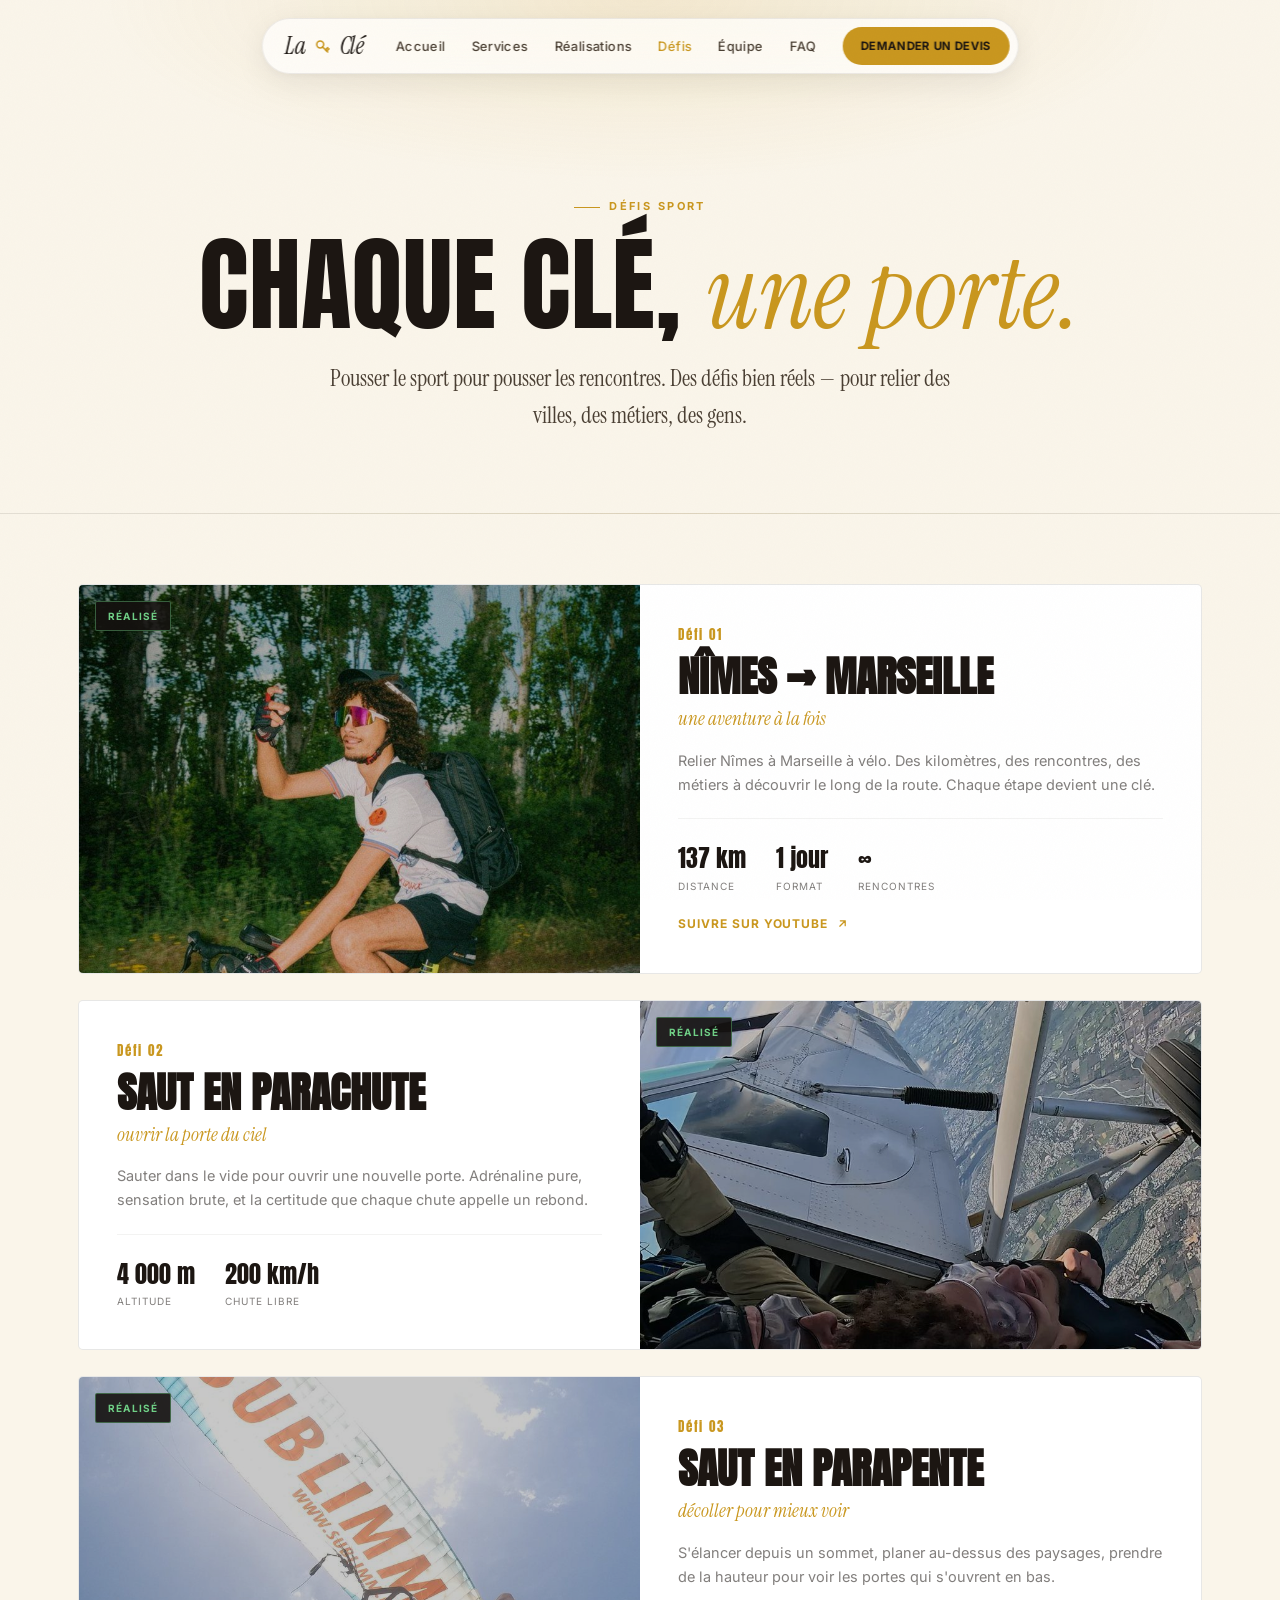
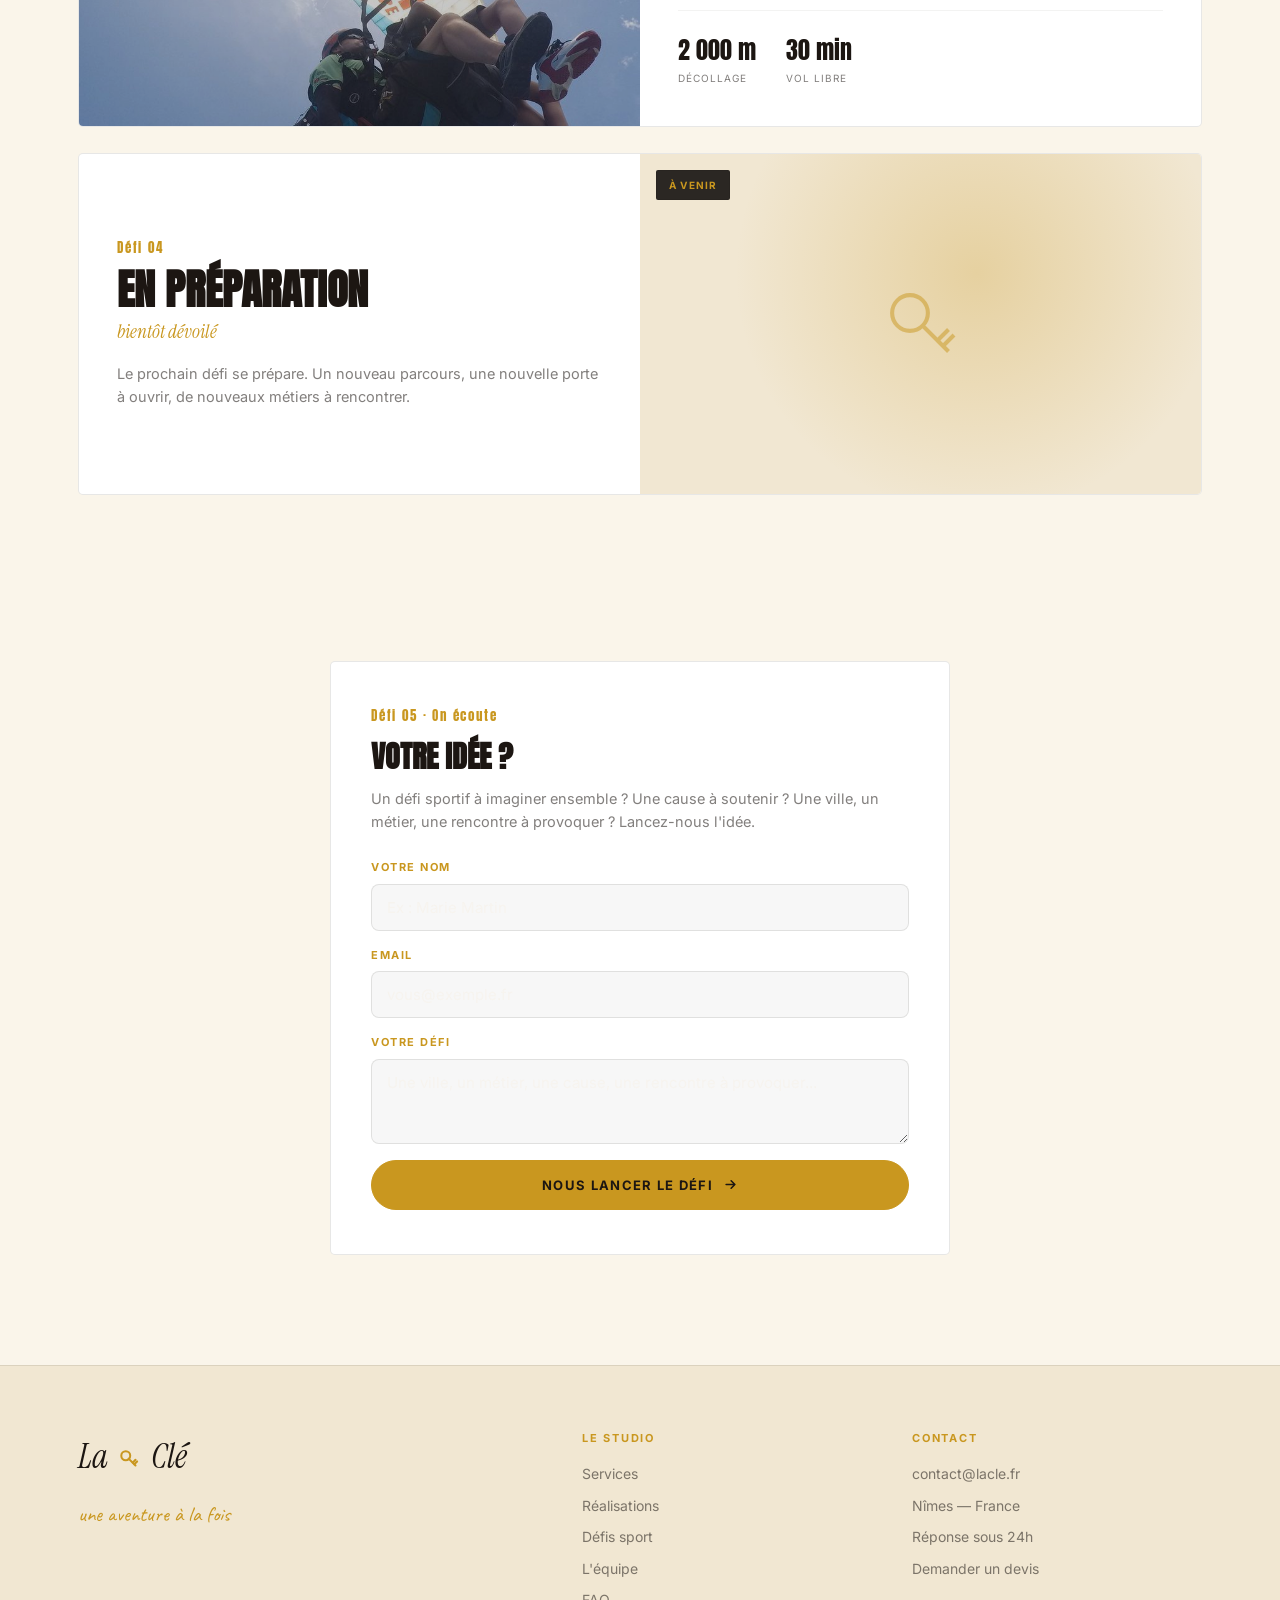
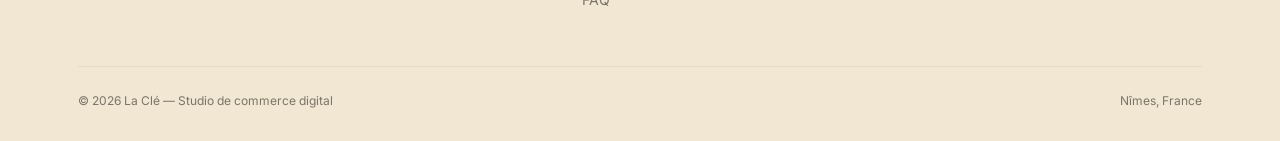
==== lacle-refonte/defis.html @ 6cc79694 "Add files via upload" ====
<!DOCTYPE html>
<html lang="fr">
<head>
<meta charset="UTF-8" />
<meta name="viewport" content="width=device-width, initial-scale=1.0" />
<title>Défis sport — Chaque clé, une porte | La Clé</title>
<meta name="description" content="Les défis sport de La Clé : du vélo Nîmes-Marseille au saut en parachute. Pousser le sport pour pousser les rencontres et créer du contenu." />
<meta name="author" content="La Clé" />
<meta name="theme-color" content="#161210" />
<link rel="canonical" href="https://lacle.fr/defis.html" />
<link rel="icon" type="image/svg+xml" href="assets/favicon.svg" />
<meta property="og:type" content="website" />
<meta property="og:site_name" content="La Clé" />
<meta property="og:locale" content="fr_FR" />
<meta property="og:title" content="Défis sport — Chaque clé, une porte | La Clé" />
<meta property="og:description" content="Pousser le sport pour pousser les rencontres." />
<meta property="og:url" content="https://lacle.fr/defis.html" />
<meta property="og:image" content="https://lacle.fr/assets/og-image.jpg" />
<meta property="og:image:width" content="1200" />
<meta property="og:image:height" content="630" />
<meta name="twitter:card" content="summary_large_image" />
<meta name="twitter:title" content="Défis sport — Chaque clé, une porte | La Clé" />
<meta name="twitter:description" content="Pousser le sport pour pousser les rencontres." />
<meta name="twitter:image" content="https://lacle.fr/assets/og-image.jpg" />
<link rel="preconnect" href="https://fonts.googleapis.com" />
<link rel="preconnect" href="https://fonts.gstatic.com" crossorigin />
<link href="https://fonts.googleapis.com/css2?family=Anton&family=Caveat:wght@500;600;700&family=Inter:wght@300;400;500;600;700&family=Instrument+Serif:ital@0;1&display=swap" rel="stylesheet" />
<link rel="stylesheet" href="assets/style.css" />
<style>
  .sec { padding: 70px 0 110px; }

  .defi {
    display: grid; grid-template-columns: 1fr 1fr;
    gap: 0; align-items: stretch;
    border: 1px solid var(--line);
    border-radius: 5px; overflow: hidden;
    margin-bottom: 26px;
    background: var(--ink-card);
  }
  .defi:nth-child(even) .defi-img { order: 2; }
  .defi-img { position: relative; min-height: 340px; overflow: hidden; }
  .defi-img img {
    position: absolute; inset: 0;
    width: 100%; height: 100%; object-fit: cover;
    filter: brightness(.78) saturate(1.05);
    transition: transform .7s var(--ease);
  }
  .defi:hover .defi-img img { transform: scale(1.05); }
  .defi-img.placeholder {
    background:
      radial-gradient(circle at 60% 35%, rgba(201,151,31,0.28), transparent 60%),
      var(--ink-soft);
    display: flex; align-items: center; justify-content: center;
  }
  .defi-img.placeholder svg { width: 88px; height: 88px; opacity: .5; color: var(--gold); }
  .defi-status {
    position: absolute; top: 16px; left: 16px;
    font-size: 10px; font-weight: 700;
    text-transform: uppercase; letter-spacing: 0.12em;
    padding: 6px 12px; border-radius: 2px;
    background: rgba(22,18,16,0.9);
    border: 1px solid var(--line);
  }
  .defi-status.done { color: #6fcf86; border-color: rgba(111,207,134,0.4); }
  .defi-status.soon { color: var(--gold); }
  .defi-status.open { color: var(--cream); }
  .defi-body { padding: 40px 38px; display: flex; flex-direction: column; justify-content: center; }
  .defi-num {
    font-family: var(--display); font-size: 13px;
    letter-spacing: 0.14em; color: var(--gold);
    margin-bottom: 10px;
  }
  .defi-body h2 {
    font-family: var(--display);
    font-size: clamp(28px, 3.6vw, 42px);
    text-transform: uppercase; line-height: 1;
  }
  .defi-body .sub {
    font-family: var(--serif); font-style: italic;
    font-size: 19px; color: var(--gold);
    margin: 6px 0 14px;
  }
  .defi-body p { font-size: 14.5px; color: var(--text-mute); line-height: 1.65; }
  .defi-stats {
    display: flex; gap: 30px; margin-top: 22px;
    padding-top: 20px; border-top: 1px solid var(--line-soft);
  }
  .defi-stats .st .v {
    font-family: var(--display); font-size: 24px; color: var(--cream);
  }
  .defi-stats .st .l {
    font-size: 10px; text-transform: uppercase;
    letter-spacing: 0.1em; color: var(--text-mute);
  }
  .defi-link {
    display: inline-flex; align-items: center; gap: 8px;
    margin-top: 20px; font-size: 12px; font-weight: 700;
    text-transform: uppercase; letter-spacing: 0.08em;
    color: var(--gold); transition: gap .2s var(--ease);
    align-self: flex-start;
  }
  .defi-link:hover { gap: 14px; }

  /* formulaire défi */
  .defi-form-wrap {
    background: var(--ink-card);
    border: 1px solid var(--line);
    border-radius: 5px; padding: 44px 40px;
    max-width: 620px; margin: 30px auto 0;
  }
  .defi-form-wrap h3 {
    font-family: var(--display); font-size: 30px;
    text-transform: uppercase; margin-bottom: 6px;
  }
  .defi-form-wrap .lead {
    font-size: 14.5px; color: var(--text-mute);
    margin-bottom: 26px;
  }
  .field { display: flex; flex-direction: column; gap: 7px; margin-bottom: 16px; }
  .field label {
    font-size: 11px; font-weight: 700;
    text-transform: uppercase; letter-spacing: 0.14em;
    color: var(--gold);
  }
  .field input, .field textarea {
    background: rgba(28,22,18,0.03);
    border: 1.5px solid var(--line);
    color: var(--cream);
    padding: 13px 15px; border-radius: 8px;
    font-family: var(--sans); font-size: 15px;
    outline: none; transition: border-color .2s, background .2s;
  }
  .field textarea { resize: vertical; }
  .field input:focus, .field textarea:focus {
    border-color: var(--gold);
    background: rgba(255,255,255,0.7);
  }
  .field input::placeholder, .field textarea::placeholder { color: rgba(245,237,224,0.35); }
  .hp { position: absolute; left: -9999px; }

  @media (max-width: 760px) {
    .defi { grid-template-columns: 1fr; }
    .defi:nth-child(even) .defi-img { order: 0; }
    .defi-img { min-height: 240px; }
  }
</style>
</head>
<body>

<nav class="nav">
  <a href="index.html" class="nav-logo">
    La
    <svg viewBox="0 0 64 64" xmlns="http://www.w3.org/2000/svg" aria-hidden="true">
      <g fill="none" stroke="#c9971f" stroke-width="5" stroke-linecap="round">
        <circle cx="24" cy="24" r="11"/><path d="M31 31 L48 48"/>
        <path d="M41 41 L48 34 M45 45 L52 38"/>
      </g>
    </svg>
    Clé
  </a>
  <ul class="nav-links">
    <li><a href="index.html">Accueil</a></li>
    <li><a href="services.html">Services</a></li>
    <li><a href="realisations.html">Réalisations</a></li>
    <li><a href="defis.html" class="active">Défis</a></li>
    <li><a href="equipe.html">Équipe</a></li>
    <li><a href="faq.html">FAQ</a></li>
    <li><a href="index.html#contact" class="nav-cta">Demander un devis</a></li>
  </ul>
  <button class="nav-burger" aria-label="Menu"><span></span><span></span><span></span></button>
</nav>

<section class="page-hero">
  <div class="wrap">
    <span class="eyebrow">Défis sport</span>
    <h1 class="h-display">Chaque clé, <span class="serif-accent">une porte.</span></h1>
    <p>Pousser le sport pour pousser les rencontres. Des défis bien réels —
       pour relier des villes, des métiers, des gens.</p>
  </div>
</section>

<section class="sec">
  <div class="wrap">

    <article class="defi reveal">
      <div class="defi-img">
        <img src="assets/defis-00-e007726ff1.jpg" alt="Défi vélo Nîmes-Marseille" />
        <span class="defi-status done">Réalisé</span>
      </div>
      <div class="defi-body">
        <div class="defi-num">Défi 01</div>
        <h2>Nîmes → Marseille</h2>
        <div class="sub">une aventure à la fois</div>
        <p>Relier Nîmes à Marseille à vélo. Des kilomètres, des rencontres,
           des métiers à découvrir le long de la route. Chaque étape devient
           une clé.</p>
        <div class="defi-stats">
          <div class="st"><div class="v">137 km</div><div class="l">Distance</div></div>
          <div class="st"><div class="v">1 jour</div><div class="l">Format</div></div>
          <div class="st"><div class="v">∞</div><div class="l">Rencontres</div></div>
        </div>
        <a href="https://www.youtube.com/channel/UCWs4CnHRr5wrAAxjyaevR0Q" target="_blank" rel="noopener" class="defi-link">
          Suivre sur YouTube
          <svg viewBox="0 0 24 24" width="13" height="13" fill="none"><path d="M7 17L17 7M17 7H8M17 7v9" stroke="currentColor" stroke-width="2.3" stroke-linecap="round" stroke-linejoin="round"/></svg>
        </a>
      </div>
    </article>

    <article class="defi reveal">
      <div class="defi-img">
        <img src="assets/defis-01-7970843947.jpg" alt="Défi saut en parachute" />
        <span class="defi-status done">Réalisé</span>
      </div>
      <div class="defi-body">
        <div class="defi-num">Défi 02</div>
        <h2>Saut en parachute</h2>
        <div class="sub">ouvrir la porte du ciel</div>
        <p>Sauter dans le vide pour ouvrir une nouvelle porte. Adrénaline pure,
           sensation brute, et la certitude que chaque chute appelle un rebond.</p>
        <div class="defi-stats">
          <div class="st"><div class="v">4 000 m</div><div class="l">Altitude</div></div>
          <div class="st"><div class="v">200 km/h</div><div class="l">Chute libre</div></div>
        </div>
      </div>
    </article>

    <article class="defi reveal">
      <div class="defi-img">
        <img src="assets/defis-02-3879e3d5b0.jpg" alt="Défi saut en parapente" />
        <span class="defi-status done">Réalisé</span>
      </div>
      <div class="defi-body">
        <div class="defi-num">Défi 03</div>
        <h2>Saut en parapente</h2>
        <div class="sub">décoller pour mieux voir</div>
        <p>S'élancer depuis un sommet, planer au-dessus des paysages, prendre
           de la hauteur pour voir les portes qui s'ouvrent en bas.</p>
        <div class="defi-stats">
          <div class="st"><div class="v">2 000 m</div><div class="l">Décollage</div></div>
          <div class="st"><div class="v">30 min</div><div class="l">Vol libre</div></div>
        </div>
      </div>
    </article>

    <article class="defi reveal">
      <div class="defi-img placeholder">
        <span class="defi-status soon">À venir</span>
        <svg viewBox="0 0 64 64" fill="none" stroke="currentColor" stroke-width="3">
          <circle cx="24" cy="24" r="13"/><path d="M33 33 L52 52"/>
          <path d="M44 44 L52 36 M48 48 L56 40"/>
        </svg>
      </div>
      <div class="defi-body">
        <div class="defi-num">Défi 04</div>
        <h2>En préparation</h2>
        <div class="sub">bientôt dévoilé</div>
        <p>Le prochain défi se prépare. Un nouveau parcours, une nouvelle
           porte à ouvrir, de nouveaux métiers à rencontrer.</p>
      </div>
    </article>

  </div>
</section>

<!-- proposer un défi -->
<section class="sec" style="padding-top:0;">
  <div class="wrap">
    <div class="defi-form-wrap reveal">
      <div class="defi-num" style="margin-bottom:6px;">Défi 05 · On écoute</div>
      <h3>Votre idée ?</h3>
      <p class="lead">Un défi sportif à imaginer ensemble ? Une cause à soutenir ?
         Une ville, un métier, une rencontre à provoquer ? Lancez-nous l'idée.</p>
      <form name="defi" method="POST" data-netlify="true" netlify-honeypot="bot-field" action="/merci.html">
        <input type="hidden" name="form-name" value="defi" />
        <p class="hp"><label>Ne pas remplir : <input name="bot-field" /></label></p>
        <div class="field">
          <label for="dn">Votre nom</label>
          <input type="text" id="dn" name="nom" placeholder="Ex : Marie Martin" required />
        </div>
        <div class="field">
          <label for="de">Email</label>
          <input type="email" id="de" name="email" placeholder="vous@exemple.fr" required />
        </div>
        <div class="field">
          <label for="dd">Votre défi</label>
          <textarea id="dd" name="defi" rows="3" placeholder="Une ville, un métier, une cause, une rencontre à provoquer..." required></textarea>
        </div>
        <button type="submit" class="btn btn-primary btn-block">
          Nous lancer le défi
          <svg viewBox="0 0 24 24" fill="none"><path d="M5 12h14M13 6l6 6-6 6" stroke="currentColor" stroke-width="2.5" stroke-linecap="round" stroke-linejoin="round"/></svg>
        </button>
      </form>
    </div>
  </div>
</section>

<footer class="footer">
  <div class="wrap">
    <div class="footer-grid">
      <div>
        <div class="footer-logo">
          La
          <svg viewBox="0 0 64 64" xmlns="http://www.w3.org/2000/svg" aria-hidden="true">
            <g fill="none" stroke="#c9971f" stroke-width="5" stroke-linecap="round">
              <circle cx="24" cy="24" r="11"/><path d="M31 31 L48 48"/>
              <path d="M41 41 L48 34 M45 45 L52 38"/>
            </g>
          </svg>
          Clé
        </div>
        <p class="footer-tag">une aventure à la fois</p>
      </div>
      <div class="footer-col">
        <h4>Le studio</h4>
        <a href="services.html">Services</a>
        <a href="realisations.html">Réalisations</a>
        <a href="defis.html">Défis sport</a>
        <a href="equipe.html">L'équipe</a>
        <a href="faq.html">FAQ</a>
      </div>
      <div class="footer-col">
        <h4>Contact</h4>
        <a href="mailto:contact@lacle.fr">contact@lacle.fr</a>
        <p>Nîmes — France</p>
        <p>Réponse sous 24h</p>
        <a href="index.html#contact">Demander un devis</a>
      </div>
    </div>
    <div class="footer-bottom">
      <span>© 2026 La Clé — Studio de commerce digital</span>
      <span>Nîmes, France</span>
    </div>
  </div>
</footer>

<script src="assets/main.js"></script>
</body>
</html>
---- lacle-refonte/assets/style.css ----
/* ============================================================
   LA CLÉ — Système de design partagé
   ============================================================ */

:root {
  /* Light theme — fond clair + accents dorés */
  --ink:        #faf5ea;   /* fond principal (crème blanc cassé) */
  --ink-soft:   #f1e7d2;   /* surface secondaire (crème un peu plus marqué) */
  --ink-card:   #ffffff;   /* cards / surfaces blanches */
  --cream:      #1c1612;   /* texte principal (sombre) */
  --cream-soft: #4a3f33;   /* texte secondaire */
  --gold:       #c9971f;
  --gold-lite:  #e3b95a;
  --gold-bright:#e8b53d;
  --gold-deep:  #a17914;   /* doré plus foncé, contraste meilleur sur clair */
  --line:       rgba(28,22,18,0.10);
  --line-soft:  rgba(28,22,18,0.05);
  --text-mute:  rgba(28,22,18,0.55);

  /* Couleurs fixes (ne basculent pas avec le thème) */
  --on-gold:    #1c1612;   /* texte sur fond doré (toujours sombre) */
  --on-dark:    #f5ede0;   /* texte sur sections sombres (hero / overlays) */

  --display: 'Anton', 'Impact', sans-serif;
  --serif:   'Instrument Serif', Georgia, serif;
  --sans:    'Inter', system-ui, -apple-system, sans-serif;
  --hand:    'Caveat', cursive;

  --maxw: 1180px;
  --ease: cubic-bezier(0.22, 1, 0.36, 1);
}

/* Îlot sombre — rebascule les variables sur le thème sombre original */
.theme-dark {
  --ink:        #161210;
  --ink-soft:   #1f1812;
  --ink-card:   #211a14;
  --cream:      #f5ede0;
  --cream-soft: #d9cdb8;
  --line:       rgba(201,151,31,0.22);
  --line-soft:  rgba(245,237,224,0.10);
  --text-mute:  rgba(245,237,224,0.58);
  background: var(--ink);
  color: var(--cream);
}

* { margin: 0; padding: 0; box-sizing: border-box; }
html { scroll-behavior: smooth; -webkit-text-size-adjust: 100%; }

body {
  font-family: var(--sans);
  background: var(--ink);
  color: var(--cream);
  line-height: 1.6;
  overflow-x: hidden;
  -webkit-font-smoothing: antialiased;
}

img, video { max-width: 100%; display: block; }
a { color: inherit; text-decoration: none; }

::selection { background: var(--gold); color: var(--ink); }

/* grain overlay — plus subtil sur fond clair */
body::before {
  content: "";
  position: fixed; inset: 0;
  pointer-events: none; z-index: 9999;
  opacity: 0.025;
  mix-blend-mode: multiply;
  background-image: url("data:image/svg+xml,%3Csvg xmlns='http://www.w3.org/2000/svg' width='120' height='120'%3E%3Cfilter id='n'%3E%3CfeTurbulence type='fractalNoise' baseFrequency='0.85' numOctaves='3'/%3E%3C/filter%3E%3Crect width='100%25' height='100%25' filter='url(%23n)'/%3E%3C/svg%3E");
}

/* ---------- layout ---------- */
.wrap { width: 100%; max-width: var(--maxw); margin: 0 auto; padding: 0 28px; }
section { position: relative; }

/* ---------- eyebrow / labels ---------- */
.eyebrow {
  display: inline-flex; align-items: center; gap: 9px;
  font-size: 11px; font-weight: 700;
  text-transform: uppercase; letter-spacing: 0.22em;
  color: var(--gold);
}
.eyebrow::before {
  content: ""; width: 26px; height: 1.5px;
  background: var(--gold); display: inline-block;
}

/* ---------- headings ---------- */
.h-display {
  font-family: var(--display);
  font-weight: 400;
  text-transform: uppercase;
  line-height: 0.94;
  letter-spacing: 0.005em;
}
.serif-accent {
  font-family: var(--serif);
  font-style: italic;
  text-transform: none;
  color: var(--gold);
  font-weight: 400;
  letter-spacing: 0;
}

/* ============================================================
   NAVBAR
   ============================================================ */
.nav {
  position: fixed; top: 18px; left: 50%;
  transform: translateX(-50%);
  z-index: 1000;
  display: flex; align-items: center;
  gap: 32px;
  padding: 8px 8px 8px 22px;
  background: rgba(255,255,255,0.72);
  backdrop-filter: blur(18px) saturate(1.4);
  -webkit-backdrop-filter: blur(18px) saturate(1.4);
  border: 1px solid rgba(28,22,18,0.08);
  border-radius: 999px;
  box-shadow: 0 8px 32px rgba(28,22,18,0.08), 0 2px 8px rgba(28,22,18,0.04);
  width: max-content;
  max-width: calc(100% - 36px);
  transition: top .35s var(--ease), padding .35s var(--ease),
              background .35s var(--ease), border-color .35s var(--ease),
              box-shadow .35s var(--ease);
}
.nav.scrolled {
  top: 12px;
  background: rgba(255,255,255,0.94);
  border-color: rgba(28,22,18,0.12);
  box-shadow: 0 12px 38px rgba(28,22,18,0.12), 0 2px 8px rgba(28,22,18,0.05);
}
.nav-logo {
  display: flex; align-items: baseline; gap: 7px;
  font-family: var(--serif);
  font-style: italic;
  font-size: 24px;
  font-weight: 400;
  letter-spacing: -0.01em;
  color: var(--cream);
}
.nav-logo svg { width: 20px; height: 20px; transform: translateY(3px); }
.nav-links {
  display: flex; align-items: center; gap: 26px;
  list-style: none;
}
.nav-links a {
  font-size: 13px; font-weight: 500;
  letter-spacing: 0.03em;
  color: var(--cream-soft);
  transition: color .2s;
  position: relative;
}
.nav-links a:hover { color: var(--gold); }
.nav-links a.active { color: var(--gold); }
.nav-links a.active::after { display: none; }
.nav-cta {
  display: inline-flex; align-items: center; gap: 7px;
  background: var(--gold); color: var(--on-gold) !important;
  padding: 10px 18px; border-radius: 999px;
  font-size: 11.5px !important; font-weight: 700 !important;
  text-transform: uppercase; letter-spacing: 0.1em;
  transition: transform .2s var(--ease), box-shadow .2s, background .2s;
}
.nav-cta:hover {
  transform: translateY(-2px);
  background: var(--gold-bright);
  box-shadow: 0 10px 24px rgba(201,151,31,0.42);
  color: var(--on-gold) !important;
}
.nav-burger {
  display: none; background: none; border: none;
  cursor: pointer; padding: 6px;
  flex-direction: column; gap: 5px;
}
.nav-burger span {
  width: 24px; height: 2px; background: var(--cream);
  display: block; transition: .3s;
}

/* ============================================================
   BUTTONS
   ============================================================ */
.btn {
  display: inline-flex; align-items: center; gap: 10px;
  font-family: var(--sans);
  font-size: 13px; font-weight: 700;
  text-transform: uppercase; letter-spacing: 0.1em;
  padding: 16px 30px;
  border-radius: 999px; cursor: pointer;
  border: 1.5px solid transparent;
  transition: transform .22s var(--ease), box-shadow .22s, background .22s, color .22s, border-color .22s;
}
.btn svg { width: 15px; height: 15px; }
.btn-primary {
  background: var(--gold); color: var(--on-gold);
  border-color: var(--gold);
}
.btn-primary:hover {
  background: var(--gold-bright);
  transform: translateY(-3px);
  box-shadow: 0 14px 30px rgba(201,151,31,0.42);
}
.btn-ghost {
  background: transparent; color: var(--cream);
  border-color: var(--line);
}
.btn-ghost:hover {
  border-color: var(--gold); color: var(--gold);
  transform: translateY(-3px);
}
.btn-block { width: 100%; justify-content: center; }

/* ============================================================
   REVEAL ANIMATION
   ============================================================ */
.reveal {
  opacity: 0; transform: translateY(34px);
  transition: opacity .9s var(--ease), transform .9s var(--ease);
}
.reveal.in { opacity: 1; transform: none; }
.reveal[data-d="1"] { transition-delay: .08s; }
.reveal[data-d="2"] { transition-delay: .16s; }
.reveal[data-d="3"] { transition-delay: .24s; }
.reveal[data-d="4"] { transition-delay: .32s; }
.reveal[data-d="5"] { transition-delay: .40s; }

@media (prefers-reduced-motion: reduce) {
  .reveal { opacity: 1; transform: none; transition: none; }
  html { scroll-behavior: auto; }
}

/* ============================================================
   PAGE HERO (sous-pages)
   ============================================================ */
.page-hero {
  padding: 190px 0 80px;
  text-align: center;
  position: relative;
  border-bottom: 1px solid var(--line);
  background:
    radial-gradient(ellipse 60% 50% at 50% 0%, rgba(201,151,31,0.13), transparent 70%);
}
.page-hero h1 {
  font-size: clamp(48px, 9vw, 104px);
  margin: 20px 0 18px;
}
.page-hero p {
  font-family: var(--serif);
  font-size: clamp(18px, 2.4vw, 23px);
  color: var(--cream-soft);
  max-width: 620px; margin: 0 auto;
}

/* ============================================================
   CTA BANNER (réutilisé sur toutes les pages)
   ============================================================ */
.cta-banner {
  padding: 110px 0;
  text-align: center;
  background:
    linear-gradient(180deg, var(--ink) 0%, var(--ink-soft) 100%);
  border-top: 1px solid var(--line);
  position: relative; overflow: hidden;
}
.cta-banner::before {
  content: "";
  position: absolute; left: 50%; top: 50%;
  width: 680px; height: 680px;
  transform: translate(-50%,-50%);
  background: radial-gradient(circle, rgba(201,151,31,0.12), transparent 65%);
  pointer-events: none;
}
.cta-banner .inner { position: relative; }
.cta-banner h2 {
  font-size: clamp(40px, 6.5vw, 78px);
  margin-bottom: 22px;
}
.cta-banner p {
  font-family: var(--serif);
  font-size: clamp(17px, 2.2vw, 22px);
  color: var(--cream-soft);
  max-width: 560px; margin: 0 auto 38px;
}

/* ============================================================
   FOOTER
   ============================================================ */
.footer {
  background: var(--ink-soft);
  border-top: 1px solid var(--line);
  padding: 64px 0 30px;
}
.footer-grid {
  display: grid;
  grid-template-columns: 1.6fr 1fr 1fr;
  gap: 40px;
  padding-bottom: 46px;
  border-bottom: 1px solid var(--line-soft);
}
.footer-logo {
  display: flex; align-items: baseline; gap: 9px;
  font-family: var(--serif); font-style: italic;
  font-size: 34px; font-weight: 400;
  letter-spacing: -0.01em; margin-bottom: 14px;
  color: var(--cream);
}
.footer-logo svg { width: 26px; height: 26px; transform: translateY(4px); }
.footer-tag {
  font-family: var(--hand);
  font-size: 21px; color: var(--gold);
}
.footer-col h4 {
  font-size: 11px; font-weight: 700;
  text-transform: uppercase; letter-spacing: 0.16em;
  color: var(--gold); margin-bottom: 16px;
}
.footer-col a, .footer-col p {
  display: block;
  font-size: 14px; color: var(--text-mute);
  margin-bottom: 9px; transition: color .2s;
}
.footer-col a:hover { color: var(--gold); }
.footer-bottom {
  display: flex; justify-content: space-between;
  flex-wrap: wrap; gap: 12px;
  padding-top: 24px;
  font-size: 12px; color: var(--text-mute);
}

/* ============================================================
   RESPONSIVE
   ============================================================ */
@media (max-width: 860px) {
  .nav {
    gap: 14px;
    padding: 8px 16px 8px 20px;
  }
  .nav-links {
    position: fixed; inset: 0 0 0 auto;
    width: min(78vw, 320px);
    background: var(--ink-soft);
    border-left: 1px solid var(--line);
    flex-direction: column; align-items: flex-start;
    justify-content: center; gap: 26px;
    padding: 0 38px;
    transform: translateX(100%);
    transition: transform .4s var(--ease);
    border-radius: 0;
  }
  .nav-links.open { transform: translateX(0); }
  .nav-links a { font-size: 17px; }
  .nav-burger { display: flex; }
  .footer-grid { grid-template-columns: 1fr; gap: 30px; }
}
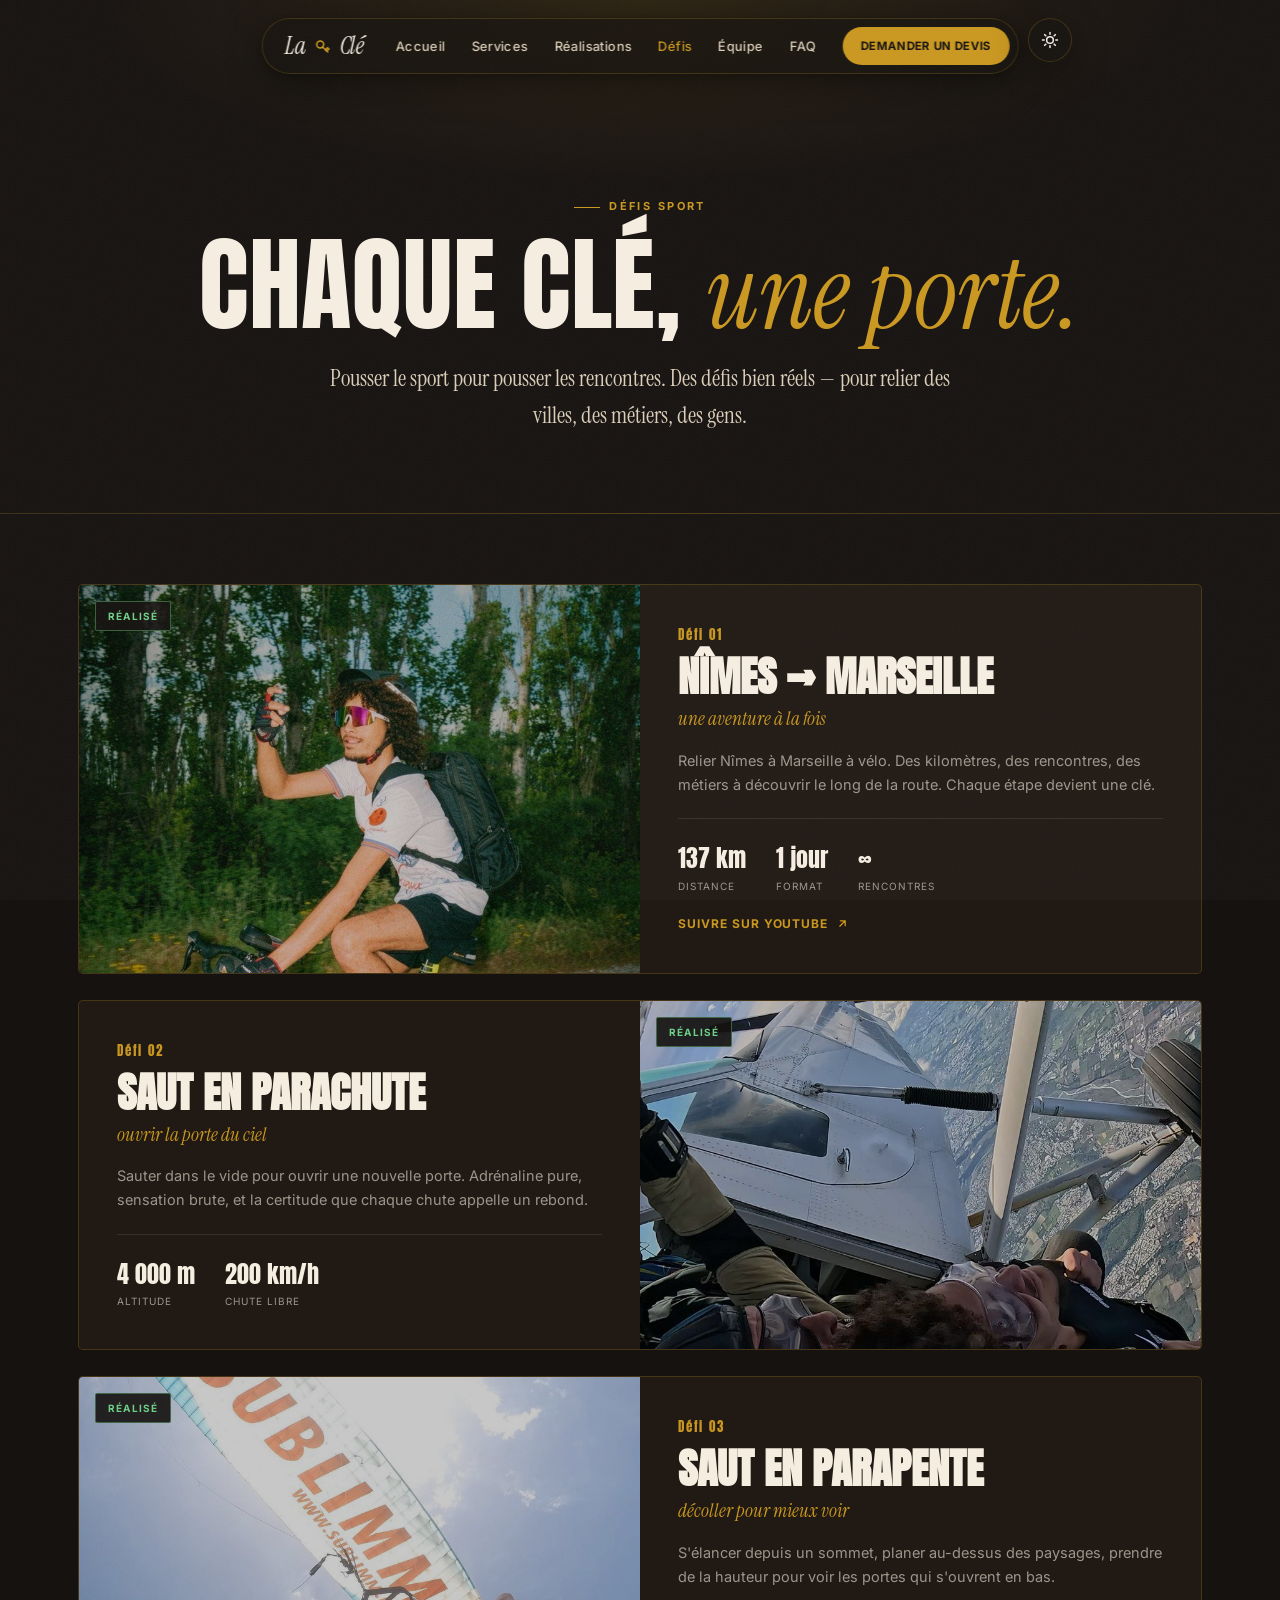
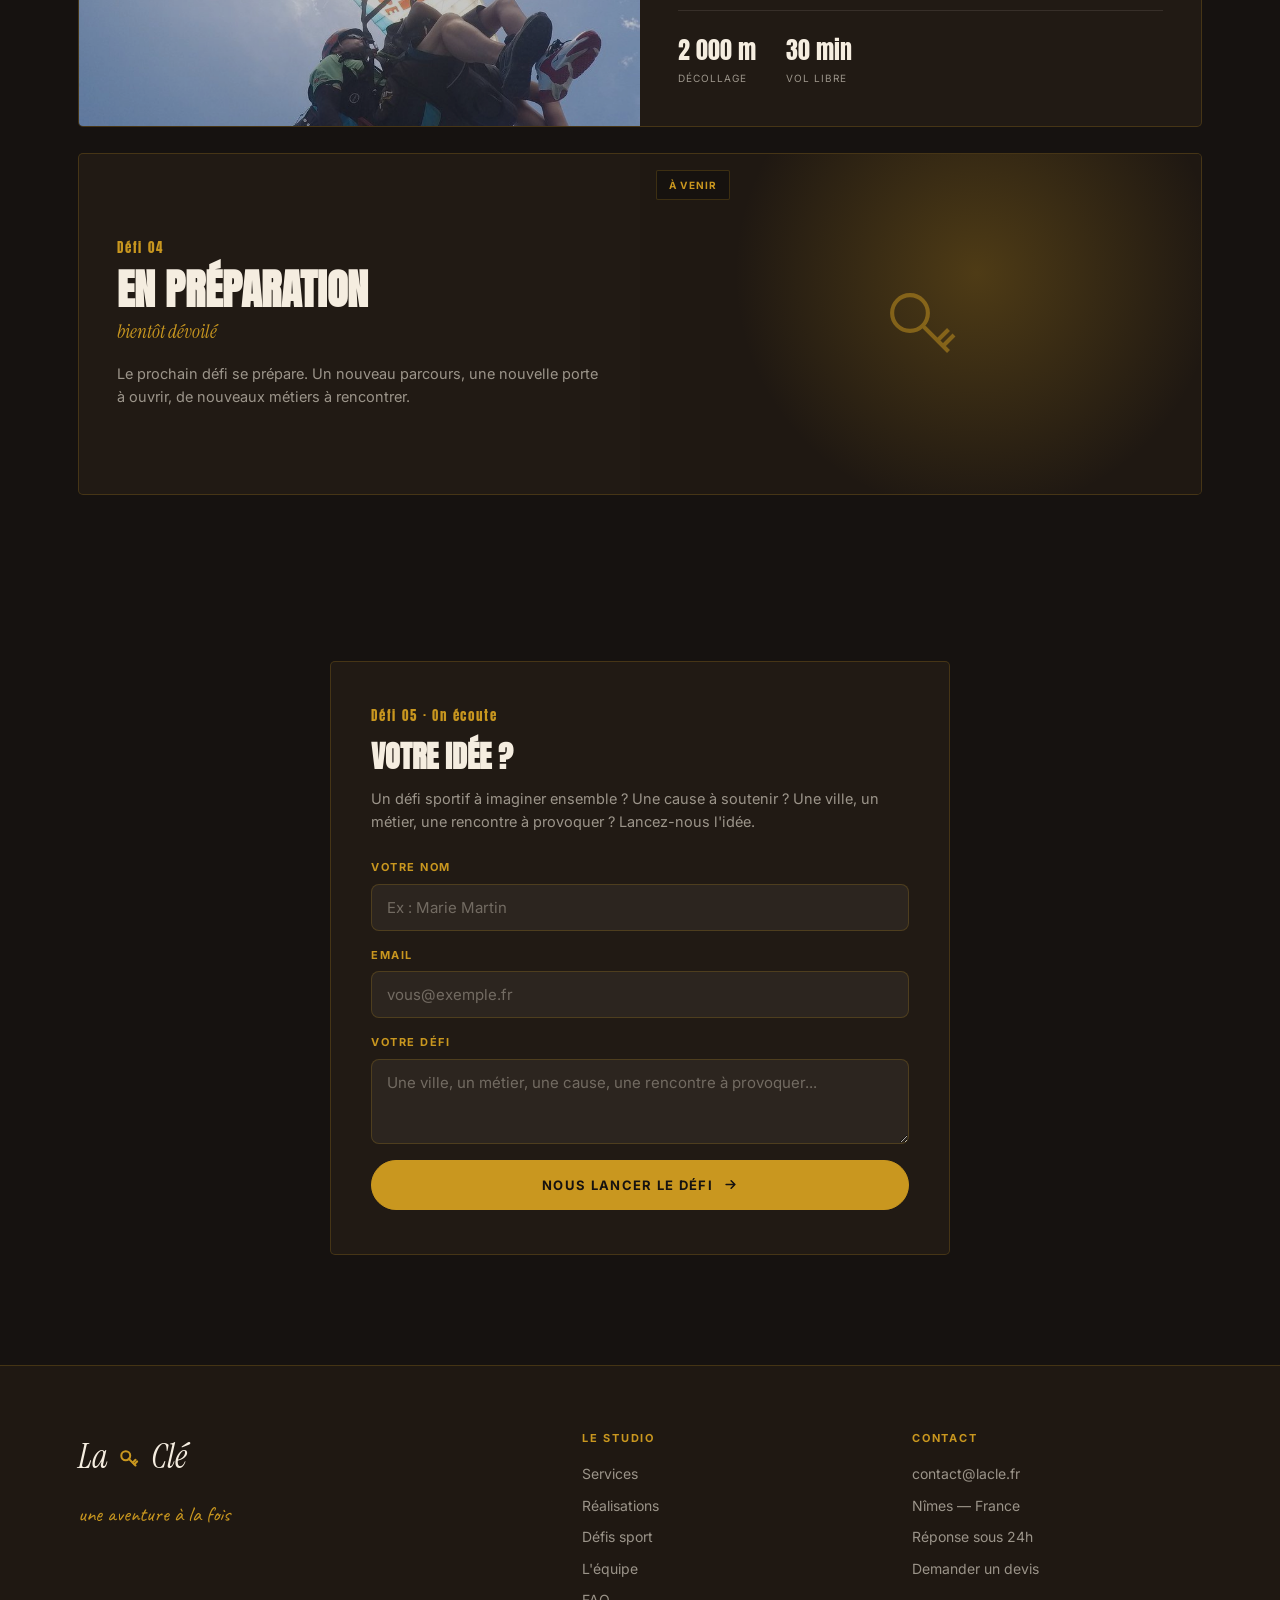
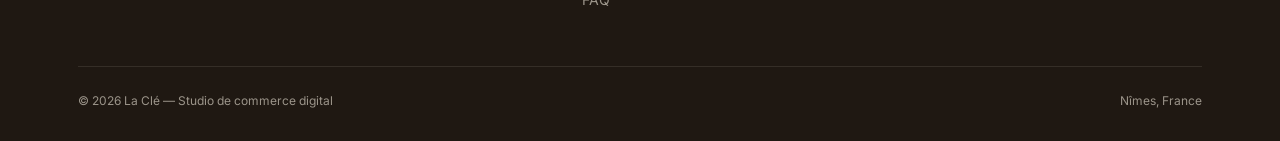
==== commit fdf8a4e5: "Add files via upload" ====
--- a/lacle-refonte/defis.html
+++ b/lacle-refonte/defis.html
@@ -22,6 +22,9 @@
 <meta name="twitter:title" content="Défis sport — Chaque clé, une porte | La Clé" />
 <meta name="twitter:description" content="Pousser le sport pour pousser les rencontres." />
 <meta name="twitter:image" content="https://lacle.fr/assets/og-image.jpg" />
+<script>
+(function(){var t;try{t=localStorage.getItem('lacle-theme');}catch(e){}if(!t){var d=new Date(),h=d.getHours()+d.getMinutes()/60,m=d.getMonth();var r=[8,7,7,7,6,6,6,7,7,8,7,8][m],s=[17,18,19,20,21,21,21,21,20,19,17,17][m];t=(h>=r&&h<s)?'day':'night';}if(t==='night')document.documentElement.classList.add('theme-night');})();
+</script>
 <link rel="preconnect" href="https://fonts.googleapis.com" />
 <link rel="preconnect" href="https://fonts.gstatic.com" crossorigin />
 <link href="https://fonts.googleapis.com/css2?family=Anton&family=Caveat:wght@500;600;700&family=Inter:wght@300;400;500;600;700&family=Instrument+Serif:ital@0;1&display=swap" rel="stylesheet" />
@@ -123,7 +126,7 @@
     color: var(--gold);
   }
   .field input, .field textarea {
-    background: rgba(28,22,18,0.03);
+    background: var(--input-bg);
     border: 1.5px solid var(--line);
     color: var(--cream);
     padding: 13px 15px; border-radius: 8px;
@@ -133,9 +136,9 @@
   .field textarea { resize: vertical; }
   .field input:focus, .field textarea:focus {
     border-color: var(--gold);
-    background: rgba(255,255,255,0.7);
-  }
-  .field input::placeholder, .field textarea::placeholder { color: rgba(245,237,224,0.35); }
+    background: var(--input-bg-focus);
+  }
+  .field input::placeholder, .field textarea::placeholder { color: var(--input-placeholder); }
   .hp { position: absolute; left: -9999px; }
 
   @media (max-width: 760px) {
@@ -169,6 +172,15 @@
   </ul>
   <button class="nav-burger" aria-label="Menu"><span></span><span></span><span></span></button>
 </nav>
+<button class="theme-toggle" type="button" aria-label="Basculer mode jour / nuit">
+  <svg class="icon-moon" viewBox="0 0 24 24" fill="none" aria-hidden="true">
+    <path d="M21 12.79A9 9 0 1111.21 3a7 7 0 009.79 9.79z" stroke="currentColor" stroke-width="1.8" stroke-linecap="round" stroke-linejoin="round"/>
+  </svg>
+  <svg class="icon-sun" viewBox="0 0 24 24" fill="none" aria-hidden="true">
+    <circle cx="12" cy="12" r="4" stroke="currentColor" stroke-width="1.8"/>
+    <path d="M12 3v2M12 19v2M3 12h2M19 12h2M5.6 5.6l1.4 1.4M17 17l1.4 1.4M5.6 18.4L7 17M17 7l1.4-1.4" stroke="currentColor" stroke-width="1.8" stroke-linecap="round"/>
+  </svg>
+</button>
 
 <section class="page-hero">
   <div class="wrap">
--- a/lacle-refonte/assets/style.css
+++ b/lacle-refonte/assets/style.css
@@ -3,23 +3,35 @@
    ============================================================ */
 
 :root {
-  /* Light theme — fond clair + accents dorés */
-  --ink:        #faf5ea;   /* fond principal (crème blanc cassé) */
-  --ink-soft:   #f1e7d2;   /* surface secondaire (crème un peu plus marqué) */
-  --ink-card:   #ffffff;   /* cards / surfaces blanches */
-  --cream:      #1c1612;   /* texte principal (sombre) */
-  --cream-soft: #4a3f33;   /* texte secondaire */
+  /* ===== Mode JOUR (par défaut) — blanc cassé épuré + doré ===== */
+  --ink:        #fbfaf7;   /* fond principal (off-white subtil) */
+  --ink-soft:   #f1efe8;   /* surface secondaire (sections divisées) */
+  --ink-card:   #ffffff;   /* cards blanches pures */
+  --cream:      #161210;   /* texte principal (quasi noir) */
+  --cream-soft: #4a4239;   /* texte secondaire */
   --gold:       #c9971f;
   --gold-lite:  #e3b95a;
   --gold-bright:#e8b53d;
-  --gold-deep:  #a17914;   /* doré plus foncé, contraste meilleur sur clair */
-  --line:       rgba(28,22,18,0.10);
-  --line-soft:  rgba(28,22,18,0.05);
-  --text-mute:  rgba(28,22,18,0.55);
-
-  /* Couleurs fixes (ne basculent pas avec le thème) */
-  --on-gold:    #1c1612;   /* texte sur fond doré (toujours sombre) */
+  --line:       rgba(22,18,16,0.09);
+  --line-soft:  rgba(22,18,16,0.04);
+  --text-mute:  rgba(22,18,16,0.55);
+
+  /* Couleurs fixes (indépendantes du thème) */
+  --on-gold:    #161210;   /* texte sur fond doré (toujours sombre) */
   --on-dark:    #f5ede0;   /* texte sur sections sombres (hero / overlays) */
+
+  /* Ombres adaptatives */
+  --shadow-card: 0 18px 40px rgba(22,18,16,0.08), 0 2px 8px rgba(22,18,16,0.04);
+  --shadow-card-hover: 0 26px 56px rgba(22,18,16,0.14), 0 3px 10px rgba(22,18,16,0.06);
+
+  /* Inputs (form) */
+  --input-bg: rgba(22,18,16,0.03);
+  --input-bg-focus: rgba(255,255,255,0.7);
+  --input-placeholder: rgba(22,18,16,0.35);
+
+  /* Grain */
+  --grain-blend: multiply;
+  --grain-opacity: 0.025;
 
   --display: 'Anton', 'Impact', sans-serif;
   --serif:   'Instrument Serif', Georgia, serif;
@@ -30,7 +42,29 @@
   --ease: cubic-bezier(0.22, 1, 0.36, 1);
 }
 
-/* Îlot sombre — rebascule les variables sur le thème sombre original */
+/* ===== Mode NUIT — palette sombre dorée d'origine ===== */
+html.theme-night {
+  --ink:        #161210;
+  --ink-soft:   #1f1812;
+  --ink-card:   #211a14;
+  --cream:      #f5ede0;
+  --cream-soft: #d9cdb8;
+  --line:       rgba(201,151,31,0.22);
+  --line-soft:  rgba(245,237,224,0.10);
+  --text-mute:  rgba(245,237,224,0.58);
+
+  --shadow-card: 0 22px 44px rgba(0,0,0,0.40), 0 2px 8px rgba(0,0,0,0.20);
+  --shadow-card-hover: 0 30px 60px rgba(0,0,0,0.55), 0 4px 12px rgba(0,0,0,0.30);
+
+  --input-bg: rgba(255,255,255,0.05);
+  --input-bg-focus: rgba(255,255,255,0.08);
+  --input-placeholder: rgba(245,237,224,0.35);
+
+  --grain-blend: screen;
+  --grain-opacity: 0.045;
+}
+
+/* Îlot sombre local — pour le hero et overlays qui restent sombres en mode jour */
 .theme-dark {
   --ink:        #161210;
   --ink-soft:   #1f1812;
@@ -44,6 +78,14 @@
   color: var(--cream);
 }
 
+/* Transition douce lors du basculement de thème */
+html, body, .nav, .footer, .strip, .feature, .cta-banner,
+.svc-card, .work-card, .proj, .devis-mock, .contact-form-card,
+.faq-q, .faq-a p, .filter-btn {
+  transition: background-color .5s var(--ease), color .5s var(--ease),
+              border-color .5s var(--ease), box-shadow .5s var(--ease);
+}
+
 * { margin: 0; padding: 0; box-sizing: border-box; }
 html { scroll-behavior: smooth; -webkit-text-size-adjust: 100%; }
 
@@ -61,13 +103,13 @@
 
 ::selection { background: var(--gold); color: var(--ink); }
 
-/* grain overlay — plus subtil sur fond clair */
+/* grain overlay — adaptatif au thème */
 body::before {
   content: "";
   position: fixed; inset: 0;
   pointer-events: none; z-index: 9999;
-  opacity: 0.025;
-  mix-blend-mode: multiply;
+  opacity: var(--grain-opacity);
+  mix-blend-mode: var(--grain-blend);
   background-image: url("data:image/svg+xml,%3Csvg xmlns='http://www.w3.org/2000/svg' width='120' height='120'%3E%3Cfilter id='n'%3E%3CfeTurbulence type='fractalNoise' baseFrequency='0.85' numOctaves='3'/%3E%3C/filter%3E%3Crect width='100%25' height='100%25' filter='url(%23n)'/%3E%3C/svg%3E");
 }
 
@@ -114,23 +156,35 @@
   display: flex; align-items: center;
   gap: 32px;
   padding: 8px 8px 8px 22px;
-  background: rgba(255,255,255,0.72);
+  background: var(--nav-bg, rgba(255,255,255,0.72));
   backdrop-filter: blur(18px) saturate(1.4);
   -webkit-backdrop-filter: blur(18px) saturate(1.4);
-  border: 1px solid rgba(28,22,18,0.08);
+  border: 1px solid var(--nav-border, rgba(28,22,18,0.08));
   border-radius: 999px;
-  box-shadow: 0 8px 32px rgba(28,22,18,0.08), 0 2px 8px rgba(28,22,18,0.04);
+  box-shadow: var(--nav-shadow, 0 8px 32px rgba(28,22,18,0.08), 0 2px 8px rgba(28,22,18,0.04));
   width: max-content;
   max-width: calc(100% - 36px);
   transition: top .35s var(--ease), padding .35s var(--ease),
-              background .35s var(--ease), border-color .35s var(--ease),
-              box-shadow .35s var(--ease);
+              background .5s var(--ease), border-color .5s var(--ease),
+              box-shadow .5s var(--ease);
 }
 .nav.scrolled {
   top: 12px;
-  background: rgba(255,255,255,0.94);
-  border-color: rgba(28,22,18,0.12);
-  box-shadow: 0 12px 38px rgba(28,22,18,0.12), 0 2px 8px rgba(28,22,18,0.05);
+  background: var(--nav-bg-scrolled, rgba(255,255,255,0.94));
+  border-color: var(--nav-border-scrolled, rgba(28,22,18,0.12));
+  box-shadow: var(--nav-shadow-scrolled, 0 12px 38px rgba(28,22,18,0.12), 0 2px 8px rgba(28,22,18,0.05));
+}
+
+/* Nav pill — mode nuit */
+html.theme-night .nav {
+  background: rgba(22,18,16,0.72);
+  border-color: rgba(201,151,31,0.22);
+  box-shadow: 0 10px 36px rgba(0,0,0,0.45), 0 2px 8px rgba(0,0,0,0.25);
+}
+html.theme-night .nav.scrolled {
+  background: rgba(22,18,16,0.94);
+  border-color: rgba(201,151,31,0.36);
+  box-shadow: 0 14px 42px rgba(0,0,0,0.55), 0 3px 10px rgba(0,0,0,0.30);
 }
 .nav-logo {
   display: flex; align-items: baseline; gap: 7px;
@@ -179,6 +233,49 @@
   width: 24px; height: 2px; background: var(--cream);
   display: block; transition: .3s;
 }
+
+/* ============================================================
+   THEME TOGGLE — bouton rond flottant à droite de la pill nav
+   ============================================================ */
+.theme-toggle {
+  position: fixed; top: 18px;
+  left: calc(50% + 1px); /* sera décalé par JS si la pill est large */
+  z-index: 1000;
+  width: 44px; height: 44px;
+  border-radius: 50%;
+  background: var(--nav-bg, rgba(255,255,255,0.72));
+  backdrop-filter: blur(18px) saturate(1.4);
+  -webkit-backdrop-filter: blur(18px) saturate(1.4);
+  border: 1px solid var(--nav-border, rgba(28,22,18,0.08));
+  box-shadow: var(--nav-shadow, 0 8px 32px rgba(28,22,18,0.08), 0 2px 8px rgba(28,22,18,0.04));
+  cursor: pointer;
+  display: flex; align-items: center; justify-content: center;
+  color: var(--cream);
+  transition: top .35s var(--ease), background .5s var(--ease),
+              border-color .5s var(--ease), box-shadow .5s var(--ease),
+              transform .25s var(--ease), color .5s var(--ease);
+  /* positionnement réel calculé par JS — ce style est un fallback */
+}
+.theme-toggle:hover {
+  transform: scale(1.08);
+  color: var(--gold);
+}
+.theme-toggle:active { transform: scale(.95); }
+.theme-toggle svg {
+  width: 20px; height: 20px;
+  transition: transform .4s var(--ease), opacity .3s;
+}
+.theme-toggle .icon-sun { display: none; }
+.theme-toggle .icon-moon { display: block; }
+html.theme-night .theme-toggle {
+  background: rgba(22,18,16,0.72);
+  border-color: rgba(201,151,31,0.22);
+  box-shadow: 0 10px 36px rgba(0,0,0,0.45);
+}
+html.theme-night .theme-toggle.scrolled,
+.theme-toggle.scrolled { top: 12px; }
+html.theme-night .theme-toggle .icon-sun { display: block; }
+html.theme-night .theme-toggle .icon-moon { display: none; }
 
 /* ============================================================
    BUTTONS
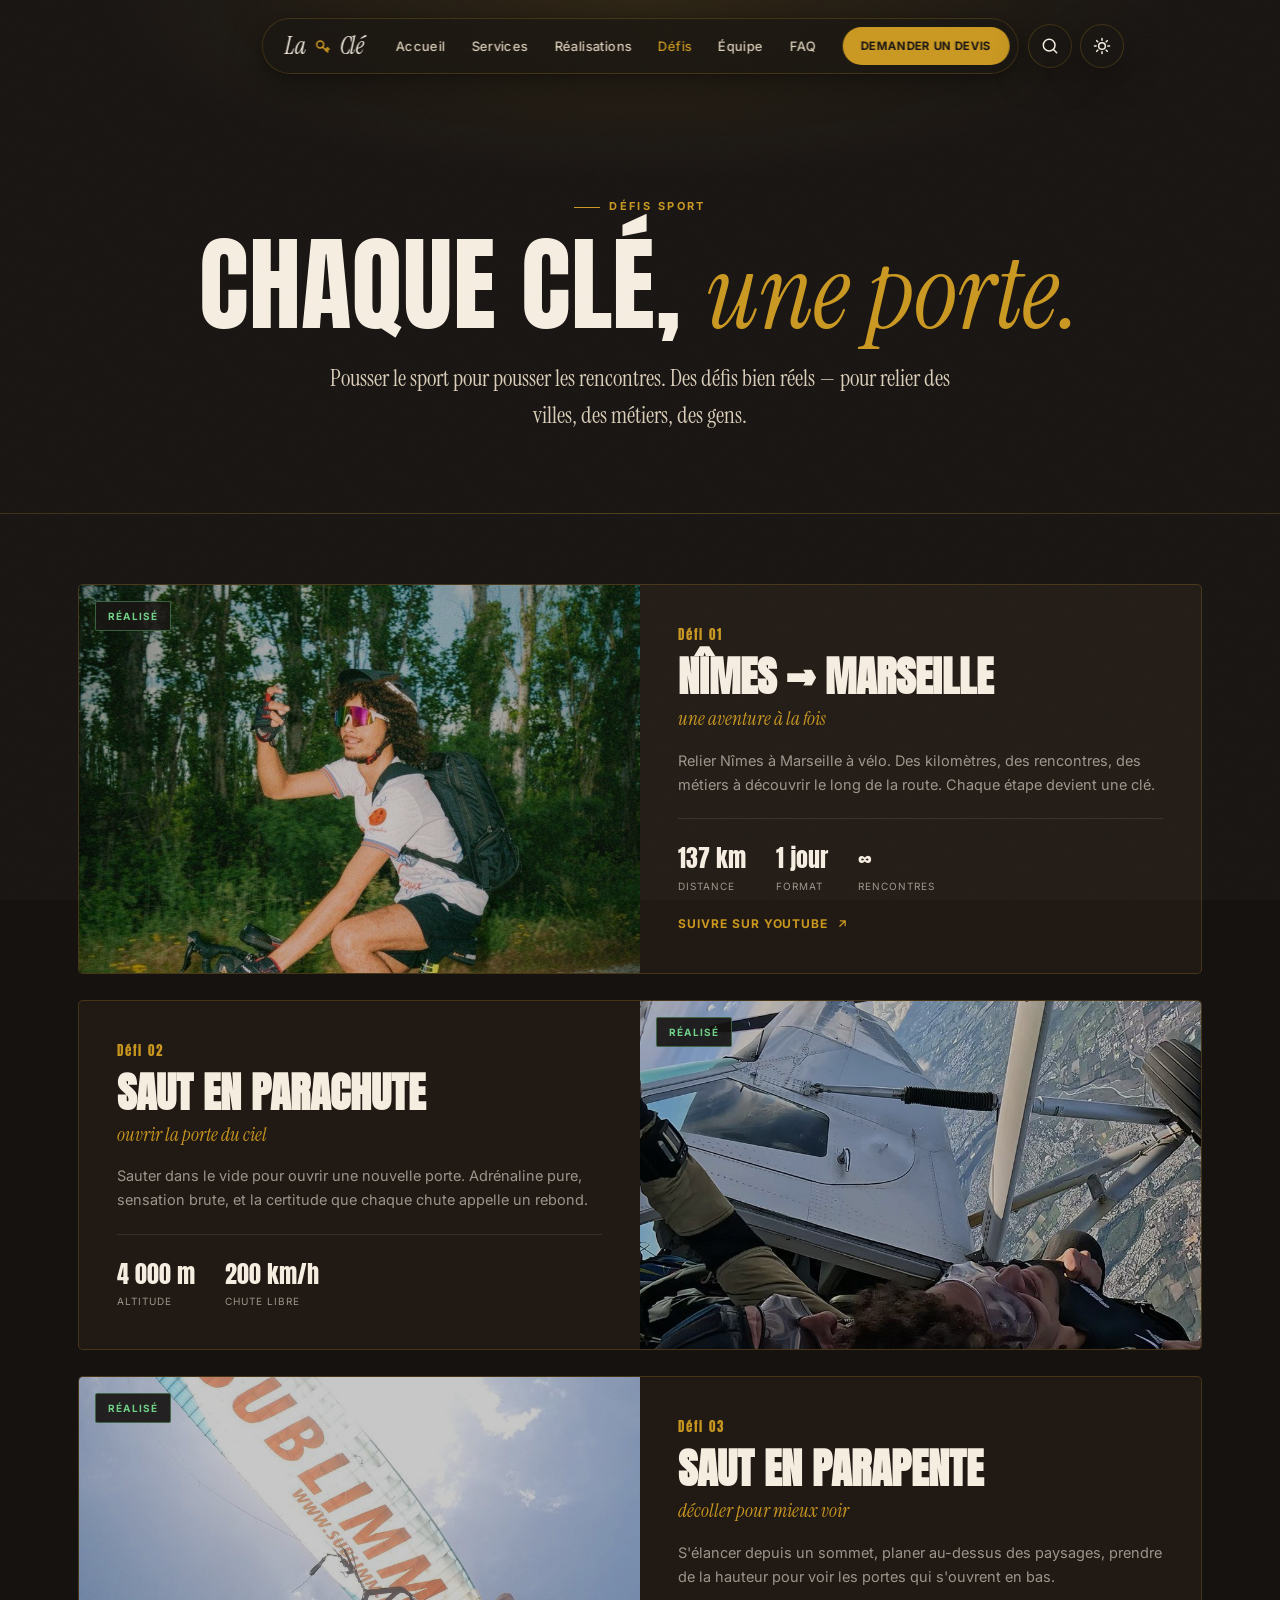
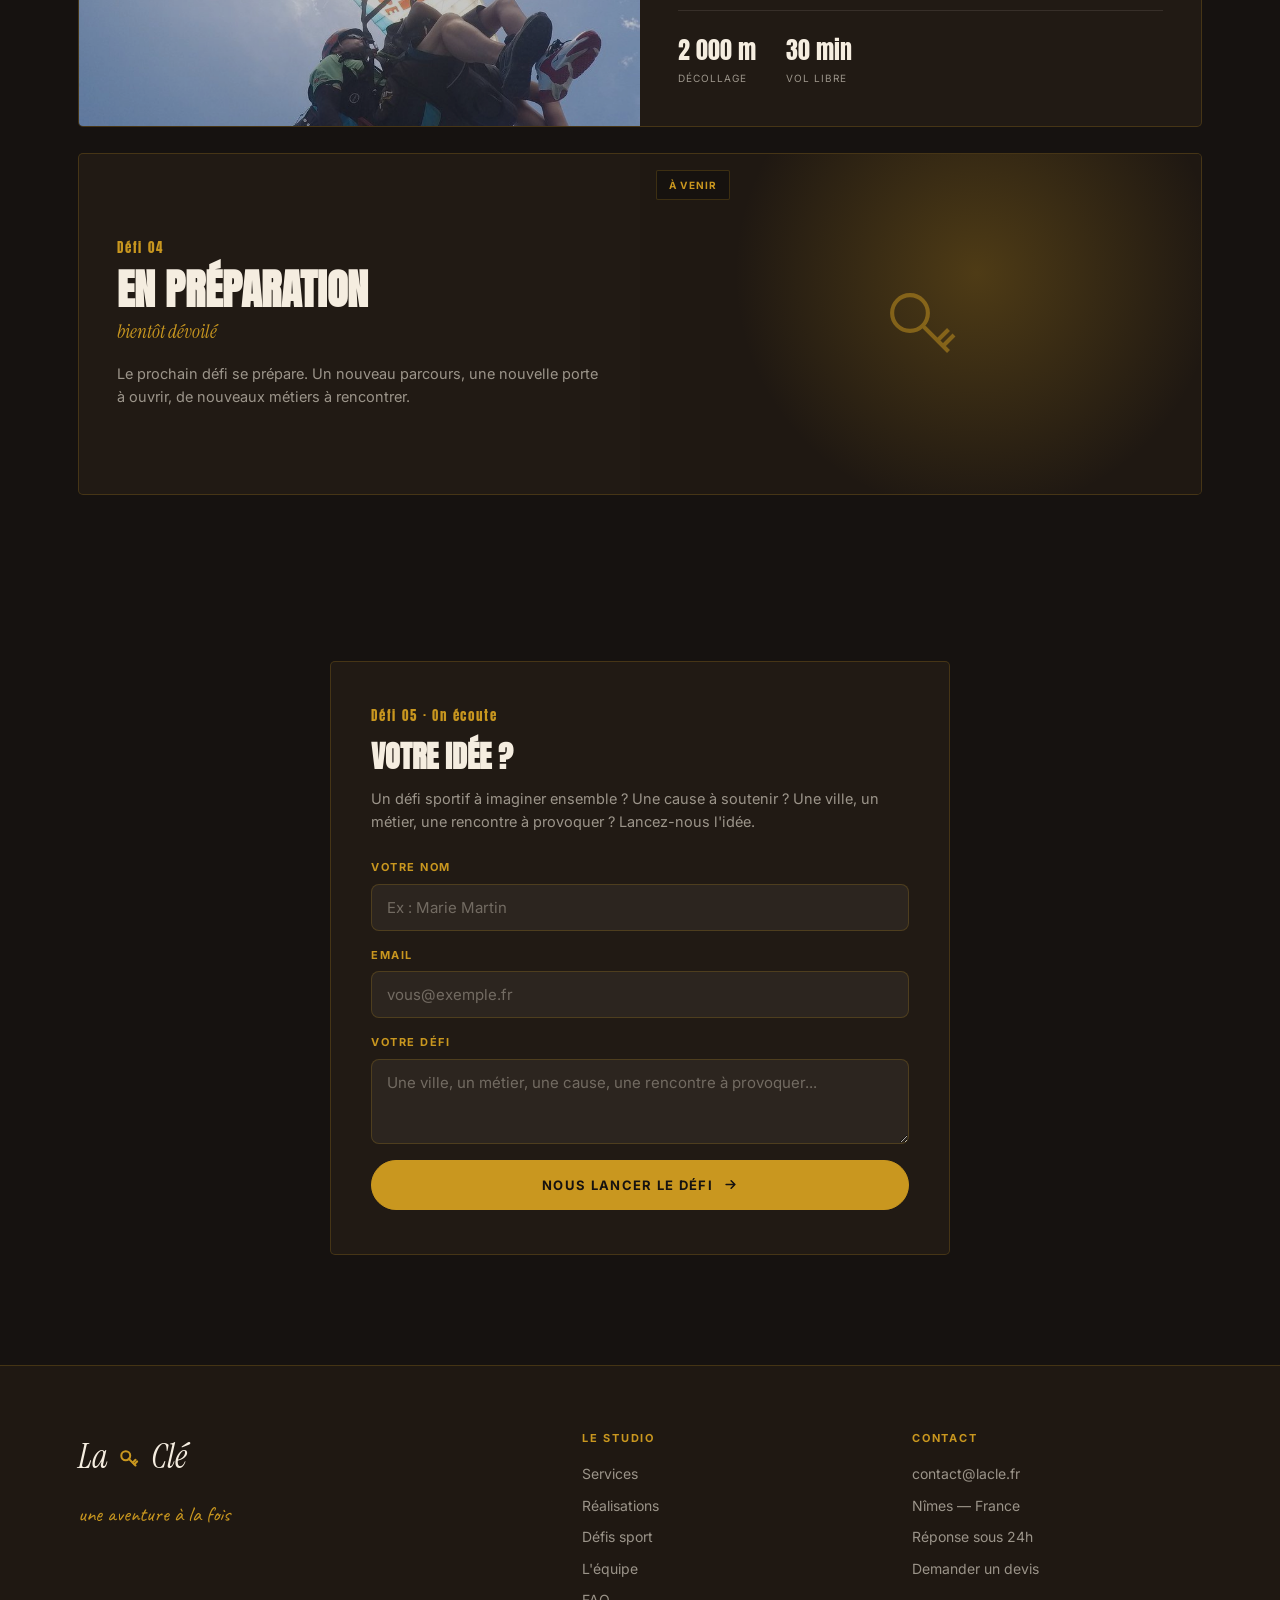
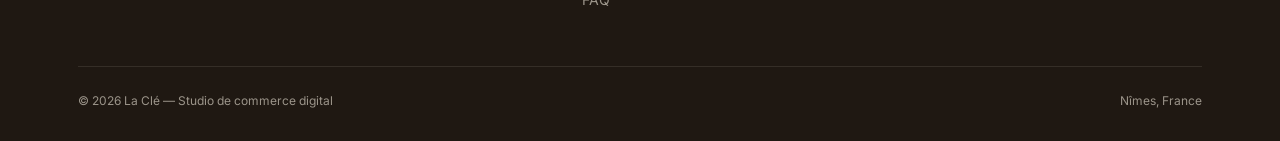
==== commit 36ac12b2: "Add files via upload" ====
--- a/lacle-refonte/defis.html
+++ b/lacle-refonte/defis.html
@@ -172,7 +172,13 @@
   </ul>
   <button class="nav-burger" aria-label="Menu"><span></span><span></span><span></span></button>
 </nav>
-<button class="theme-toggle" type="button" aria-label="Basculer mode jour / nuit">
+<button class="nav-btn search-toggle" type="button" aria-label="Rechercher" title="Rechercher (⌘K)">
+  <svg viewBox="0 0 24 24" fill="none" aria-hidden="true">
+    <circle cx="11" cy="11" r="7" stroke="currentColor" stroke-width="1.8"/>
+    <path d="M20 20l-3.5-3.5" stroke="currentColor" stroke-width="1.8" stroke-linecap="round"/>
+  </svg>
+</button>
+<button class="nav-btn theme-toggle" type="button" aria-label="Basculer mode jour / nuit">
   <svg class="icon-moon" viewBox="0 0 24 24" fill="none" aria-hidden="true">
     <path d="M21 12.79A9 9 0 1111.21 3a7 7 0 009.79 9.79z" stroke="currentColor" stroke-width="1.8" stroke-linecap="round" stroke-linejoin="round"/>
   </svg>
--- a/lacle-refonte/assets/style.css
+++ b/lacle-refonte/assets/style.css
@@ -235,11 +235,10 @@
 }
 
 /* ============================================================
-   THEME TOGGLE — bouton rond flottant à droite de la pill nav
-   ============================================================ */
-.theme-toggle {
+   BOUTONS FLOTTANTS (theme toggle + recherche) — à droite de la pill
+   ============================================================ */
+.nav-btn {
   position: fixed; top: 18px;
-  left: calc(50% + 1px); /* sera décalé par JS si la pill est large */
   z-index: 1000;
   width: 44px; height: 44px;
   border-radius: 50%;
@@ -251,31 +250,135 @@
   cursor: pointer;
   display: flex; align-items: center; justify-content: center;
   color: var(--cream);
-  transition: top .35s var(--ease), background .5s var(--ease),
+  padding: 0;
+  transition: background .5s var(--ease),
               border-color .5s var(--ease), box-shadow .5s var(--ease),
-              transform .25s var(--ease), color .5s var(--ease);
-  /* positionnement réel calculé par JS — ce style est un fallback */
-}
-.theme-toggle:hover {
+              transform .25s var(--ease), color .25s var(--ease);
+  /* top et left réels calculés par JS pour alignement parfait avec la pill */
+}
+.nav-btn:hover {
   transform: scale(1.08);
   color: var(--gold);
-}
-.theme-toggle:active { transform: scale(.95); }
-.theme-toggle svg {
+  border-color: rgba(201,151,31,0.35);
+}
+.nav-btn:active { transform: scale(.95); }
+.nav-btn svg {
   width: 20px; height: 20px;
-  transition: transform .4s var(--ease), opacity .3s;
-}
-.theme-toggle .icon-sun { display: none; }
-.theme-toggle .icon-moon { display: block; }
-html.theme-night .theme-toggle {
+}
+html.theme-night .nav-btn {
   background: rgba(22,18,16,0.72);
   border-color: rgba(201,151,31,0.22);
   box-shadow: 0 10px 36px rgba(0,0,0,0.45);
 }
-html.theme-night .theme-toggle.scrolled,
-.theme-toggle.scrolled { top: 12px; }
+html.theme-night .nav-btn:hover { border-color: rgba(201,151,31,0.55); }
+
+/* Theme toggle : bascule l'icône selon le mode */
+.theme-toggle .icon-sun { display: none; }
+.theme-toggle .icon-moon { display: block; }
 html.theme-night .theme-toggle .icon-sun { display: block; }
 html.theme-night .theme-toggle .icon-moon { display: none; }
+
+/* ============================================================
+   MODAL DE RECHERCHE (command palette)
+   ============================================================ */
+.search-modal {
+  position: fixed; inset: 0; z-index: 2000;
+  display: flex; align-items: flex-start; justify-content: center;
+  padding: 100px 20px 20px;
+  opacity: 0; pointer-events: none;
+  transition: opacity .25s var(--ease);
+}
+.search-modal.open { opacity: 1; pointer-events: auto; }
+.search-backdrop {
+  position: absolute; inset: 0;
+  background: rgba(22,18,16,0.55);
+  backdrop-filter: blur(8px);
+  -webkit-backdrop-filter: blur(8px);
+}
+.search-card {
+  position: relative;
+  width: 100%; max-width: 580px;
+  background: var(--ink-card);
+  border: 1px solid var(--line);
+  border-radius: 14px;
+  box-shadow: 0 24px 80px rgba(22,18,16,0.30), 0 6px 18px rgba(22,18,16,0.15);
+  overflow: hidden;
+  transform: translateY(-12px) scale(.98);
+  transition: transform .25s var(--ease);
+}
+.search-modal.open .search-card { transform: none; }
+.search-input-wrap {
+  display: flex; align-items: center; gap: 12px;
+  padding: 16px 18px;
+  border-bottom: 1px solid var(--line);
+}
+.search-input-wrap svg {
+  width: 18px; height: 18px;
+  color: var(--text-mute);
+  flex-shrink: 0;
+}
+.search-input-wrap input {
+  flex: 1; background: none; border: none; outline: none;
+  font-family: var(--sans); font-size: 16px;
+  color: var(--cream);
+  padding: 4px 0;
+}
+.search-input-wrap input::placeholder { color: var(--text-mute); }
+.search-input-wrap kbd {
+  font-family: var(--sans); font-size: 11px; font-weight: 600;
+  padding: 3px 7px; border-radius: 5px;
+  background: var(--ink-soft);
+  border: 1px solid var(--line);
+  color: var(--text-mute);
+}
+.search-results {
+  list-style: none;
+  max-height: 60vh; overflow-y: auto;
+  padding: 8px;
+}
+.search-results li a {
+  display: flex; flex-direction: column; gap: 3px;
+  padding: 12px 14px;
+  border-radius: 8px;
+  color: var(--cream);
+  transition: background .15s;
+}
+.search-results li a:hover,
+.search-results li a.focus {
+  background: var(--ink-soft);
+}
+.search-results li a:hover { color: var(--cream); }
+.search-results .sr-title {
+  font-size: 14.5px; font-weight: 600;
+  display: flex; align-items: center; gap: 10px;
+}
+.search-results .sr-tag {
+  font-size: 10px; font-weight: 700;
+  text-transform: uppercase; letter-spacing: 0.1em;
+  color: var(--gold);
+  padding: 2px 7px;
+  border: 1px solid var(--line);
+  border-radius: 999px;
+}
+.search-results .sr-desc {
+  font-size: 12.5px; color: var(--text-mute);
+}
+.search-empty {
+  padding: 28px 18px; text-align: center;
+  color: var(--text-mute); font-size: 13.5px;
+}
+.search-footer {
+  display: flex; gap: 14px; padding: 10px 16px;
+  border-top: 1px solid var(--line);
+  font-size: 11px; color: var(--text-mute);
+}
+.search-footer kbd {
+  font-family: var(--sans); font-size: 10.5px;
+  padding: 1.5px 5px; border-radius: 4px;
+  background: var(--ink-soft);
+  border: 1px solid var(--line);
+  margin-right: 4px;
+}
 
 /* ============================================================
    BUTTONS
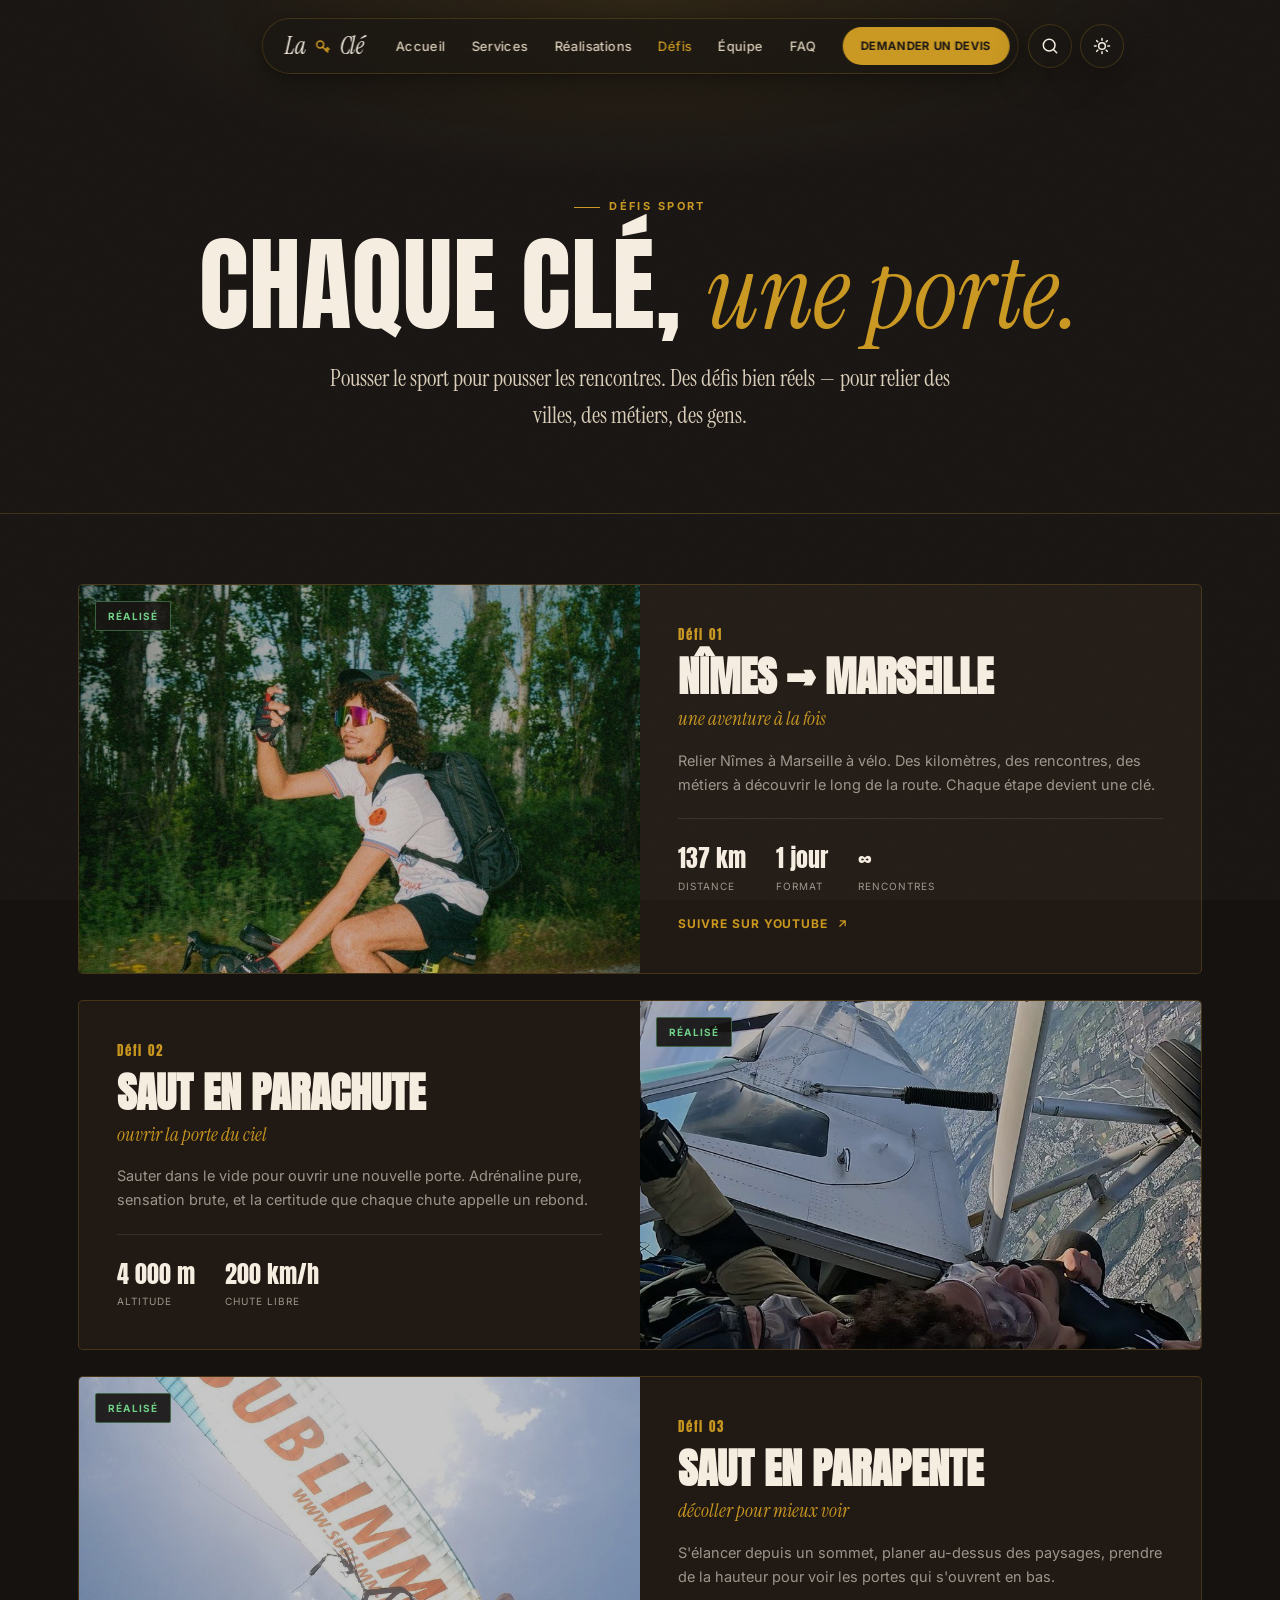
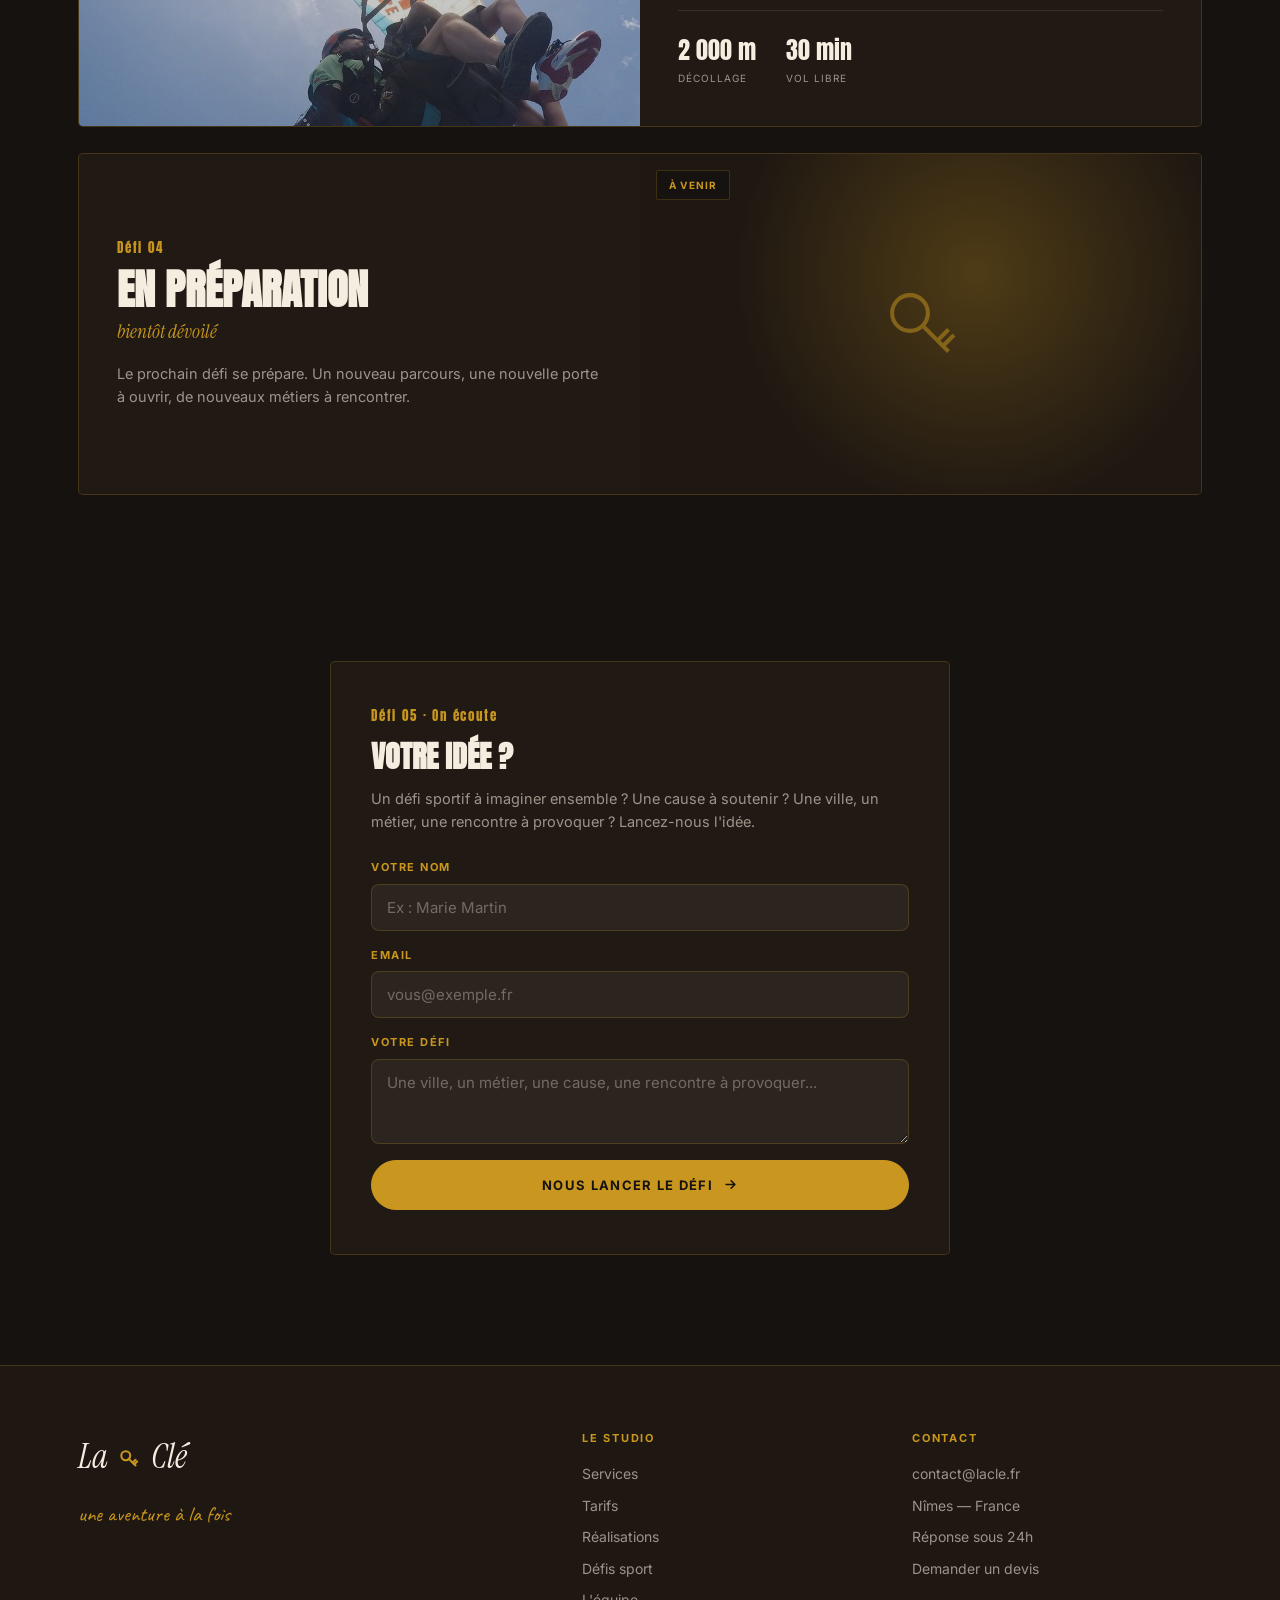
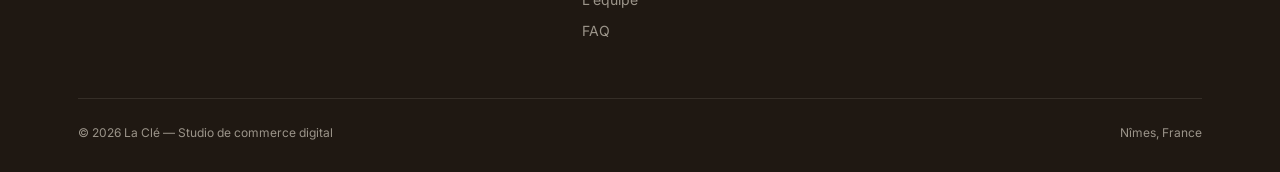
==== commit 4729c61d: "Add files via upload" ====
--- a/lacle-refonte/defis.html
+++ b/lacle-refonte/defis.html
@@ -331,6 +331,7 @@
       <div class="footer-col">
         <h4>Le studio</h4>
         <a href="services.html">Services</a>
+        <a href="services.html#tarifs">Tarifs</a>
         <a href="realisations.html">Réalisations</a>
         <a href="defis.html">Défis sport</a>
         <a href="equipe.html">L'équipe</a>
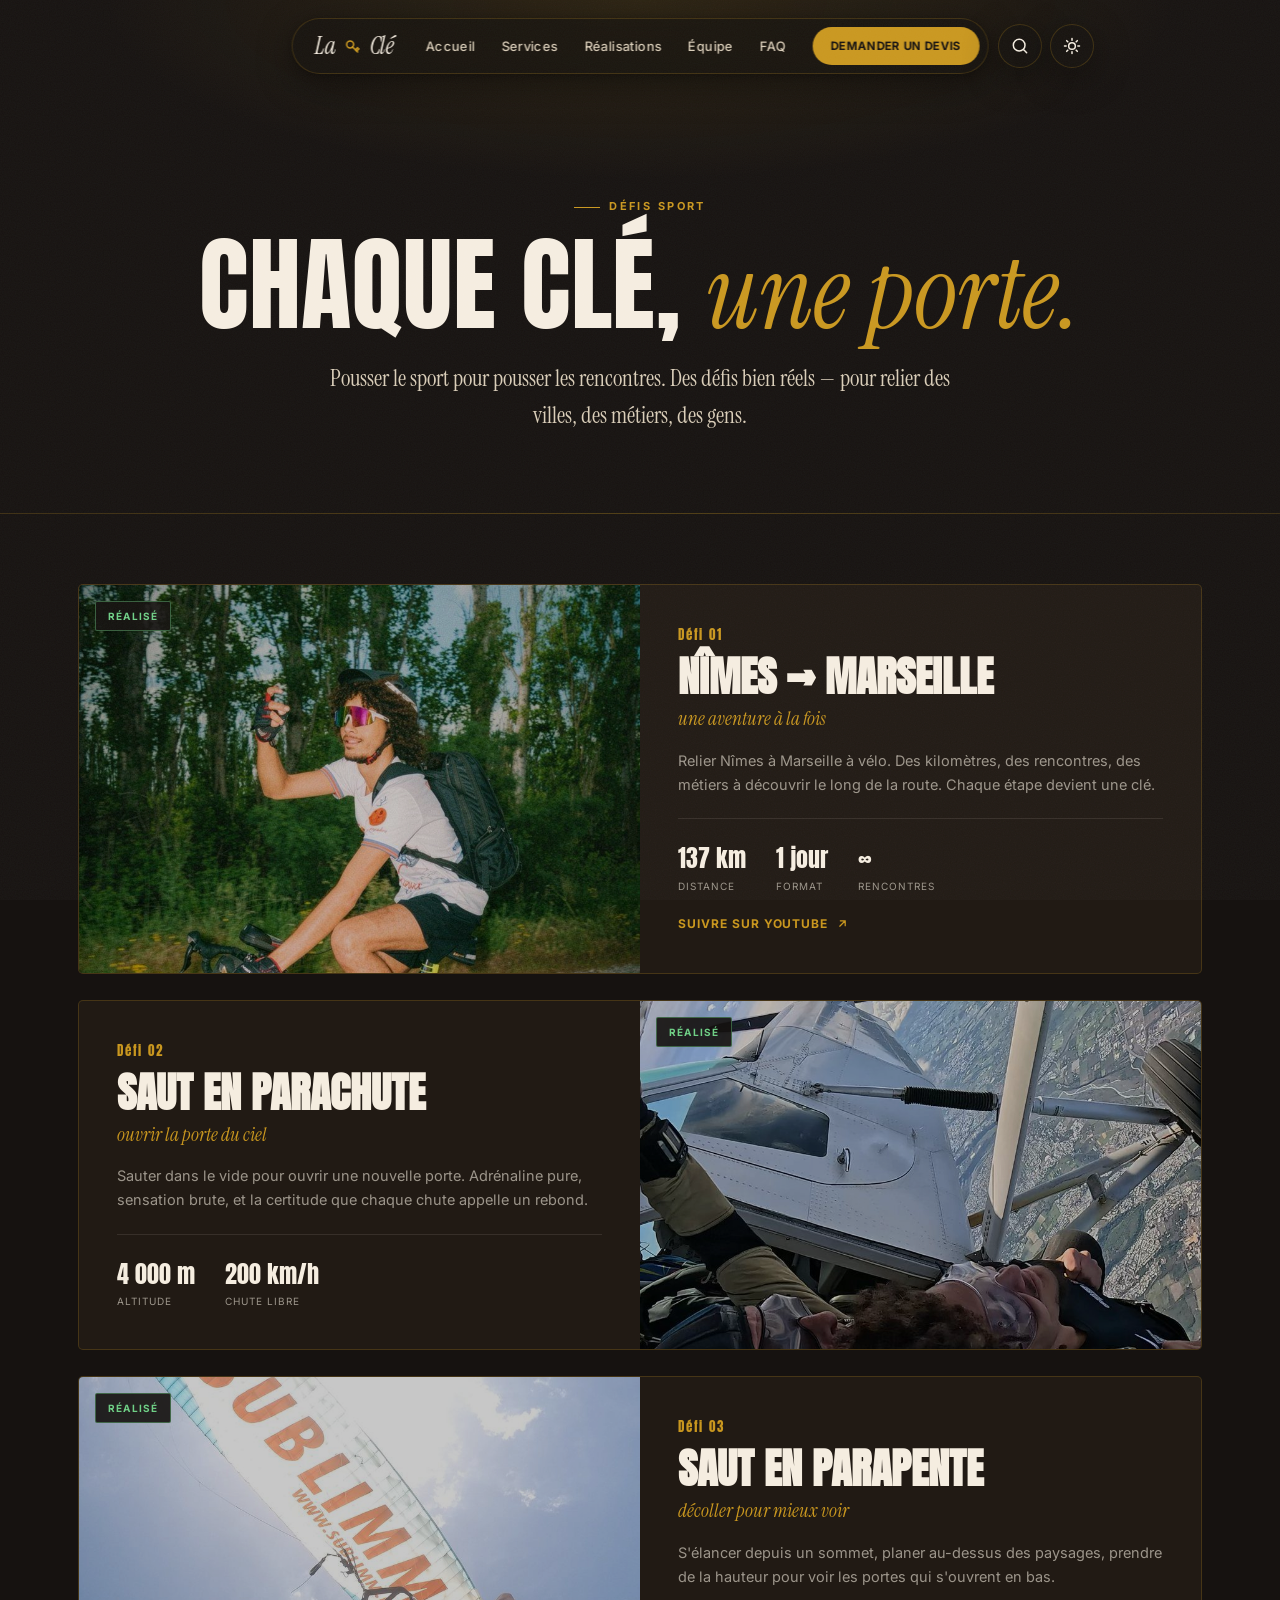
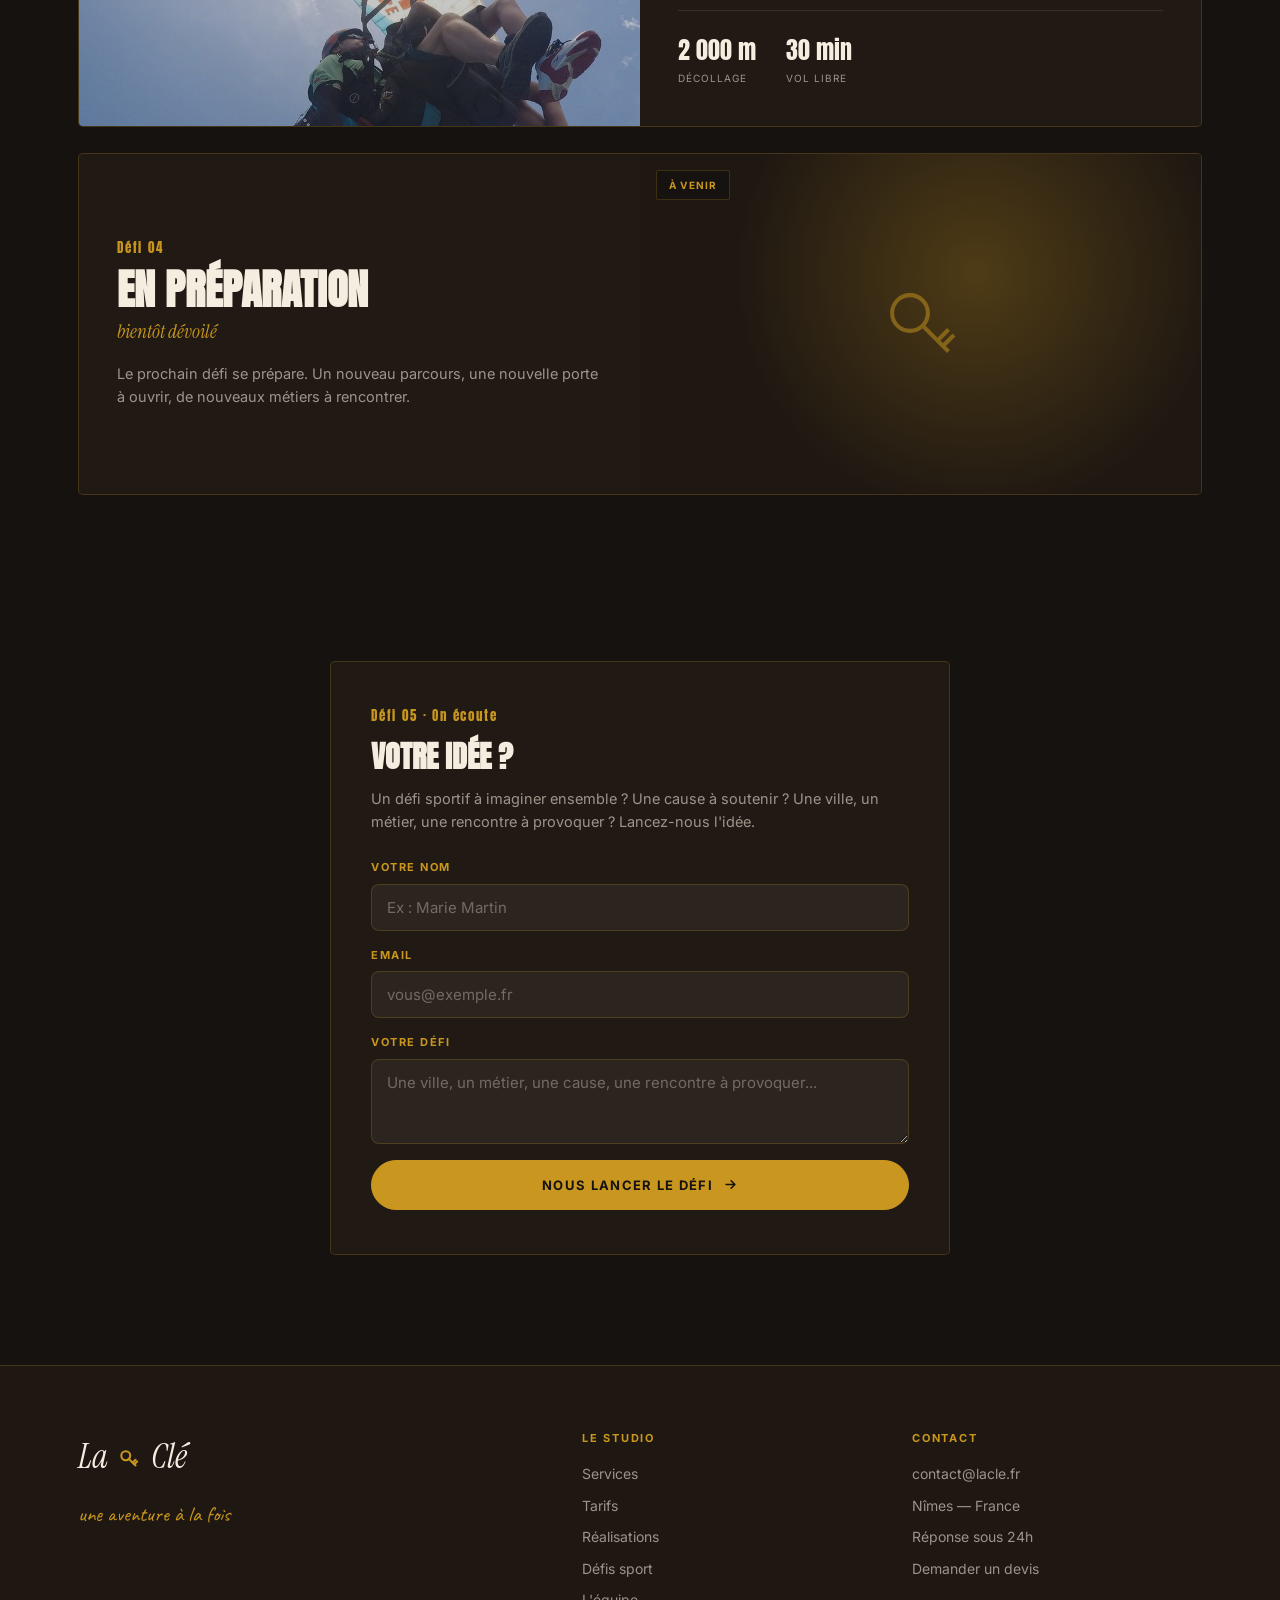
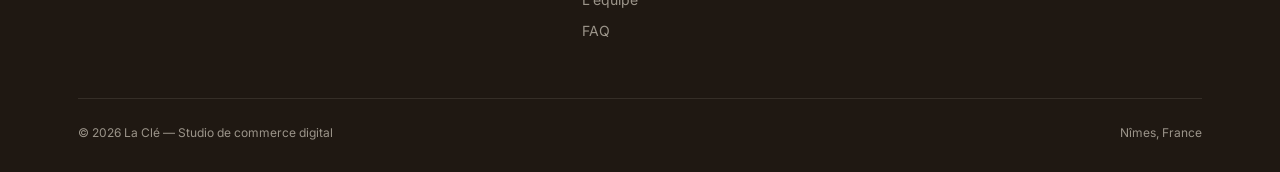
==== commit 8449bf29: "Add files via upload" ====
--- a/lacle-refonte/defis.html
+++ b/lacle-refonte/defis.html
@@ -165,7 +165,6 @@
     <li><a href="index.html">Accueil</a></li>
     <li><a href="services.html">Services</a></li>
     <li><a href="realisations.html">Réalisations</a></li>
-    <li><a href="defis.html" class="active">Défis</a></li>
     <li><a href="equipe.html">Équipe</a></li>
     <li><a href="faq.html">FAQ</a></li>
     <li><a href="index.html#contact" class="nav-cta">Demander un devis</a></li>
--- a/lacle-refonte/assets/style.css
+++ b/lacle-refonte/assets/style.css
@@ -540,18 +540,54 @@
   }
   .nav-links {
     position: fixed; inset: 0 0 0 auto;
-    width: min(78vw, 320px);
+    width: min(82vw, 340px);
     background: var(--ink-soft);
     border-left: 1px solid var(--line);
     flex-direction: column; align-items: flex-start;
-    justify-content: center; gap: 26px;
-    padding: 0 38px;
+    justify-content: center; gap: 24px;
+    padding: 60px 32px 32px;
     transform: translateX(100%);
     transition: transform .4s var(--ease);
     border-radius: 0;
+    overflow-y: auto;
   }
   .nav-links.open { transform: translateX(0); }
   .nav-links a { font-size: 17px; }
   .nav-burger { display: flex; }
   .footer-grid { grid-template-columns: 1fr; gap: 30px; }
-}
+
+  /* Boutons flottants un peu plus petits sur mobile pour tenir à droite de la pill */
+  .nav-btn { width: 40px; height: 40px; }
+  .nav-btn svg { width: 18px; height: 18px; }
+}
+
+/* === Optimisations mobile dédiées (< 600px) === */
+@media (max-width: 600px) {
+  .nav-logo { font-size: 20px; }
+  .nav-logo svg { width: 17px; height: 17px; }
+  .nav { padding: 7px 14px 7px 18px; gap: 10px; }
+  .nav-btn { width: 38px; height: 38px; }
+  .nav-btn svg { width: 17px; height: 17px; }
+
+  /* Hero h1 — assure une lisibilité confortable même sur petit écran */
+  .page-hero { padding: 130px 0 60px; }
+  .page-hero h1 { font-size: clamp(40px, 11vw, 60px); }
+
+  /* Boutons CTA un peu plus compacts */
+  .btn { padding: 14px 24px; font-size: 12px; }
+
+  /* CTA banner sections — paddings réduits */
+  .cta-banner { padding: 80px 0; }
+
+  /* Search modal — full screen feel sur mobile */
+  .search-modal { padding: 70px 12px 12px; }
+  .search-card { max-width: none; border-radius: 10px; }
+}
+
+/* Très petit écran (iPhone SE et autres < 380px) */
+@media (max-width: 380px) {
+  .nav-links a { font-size: 16px; }
+  .nav-cta { padding: 9px 14px; font-size: 11px !important; }
+  .nav-btn { width: 36px; height: 36px; }
+  .nav-btn svg { width: 16px; height: 16px; }
+}
